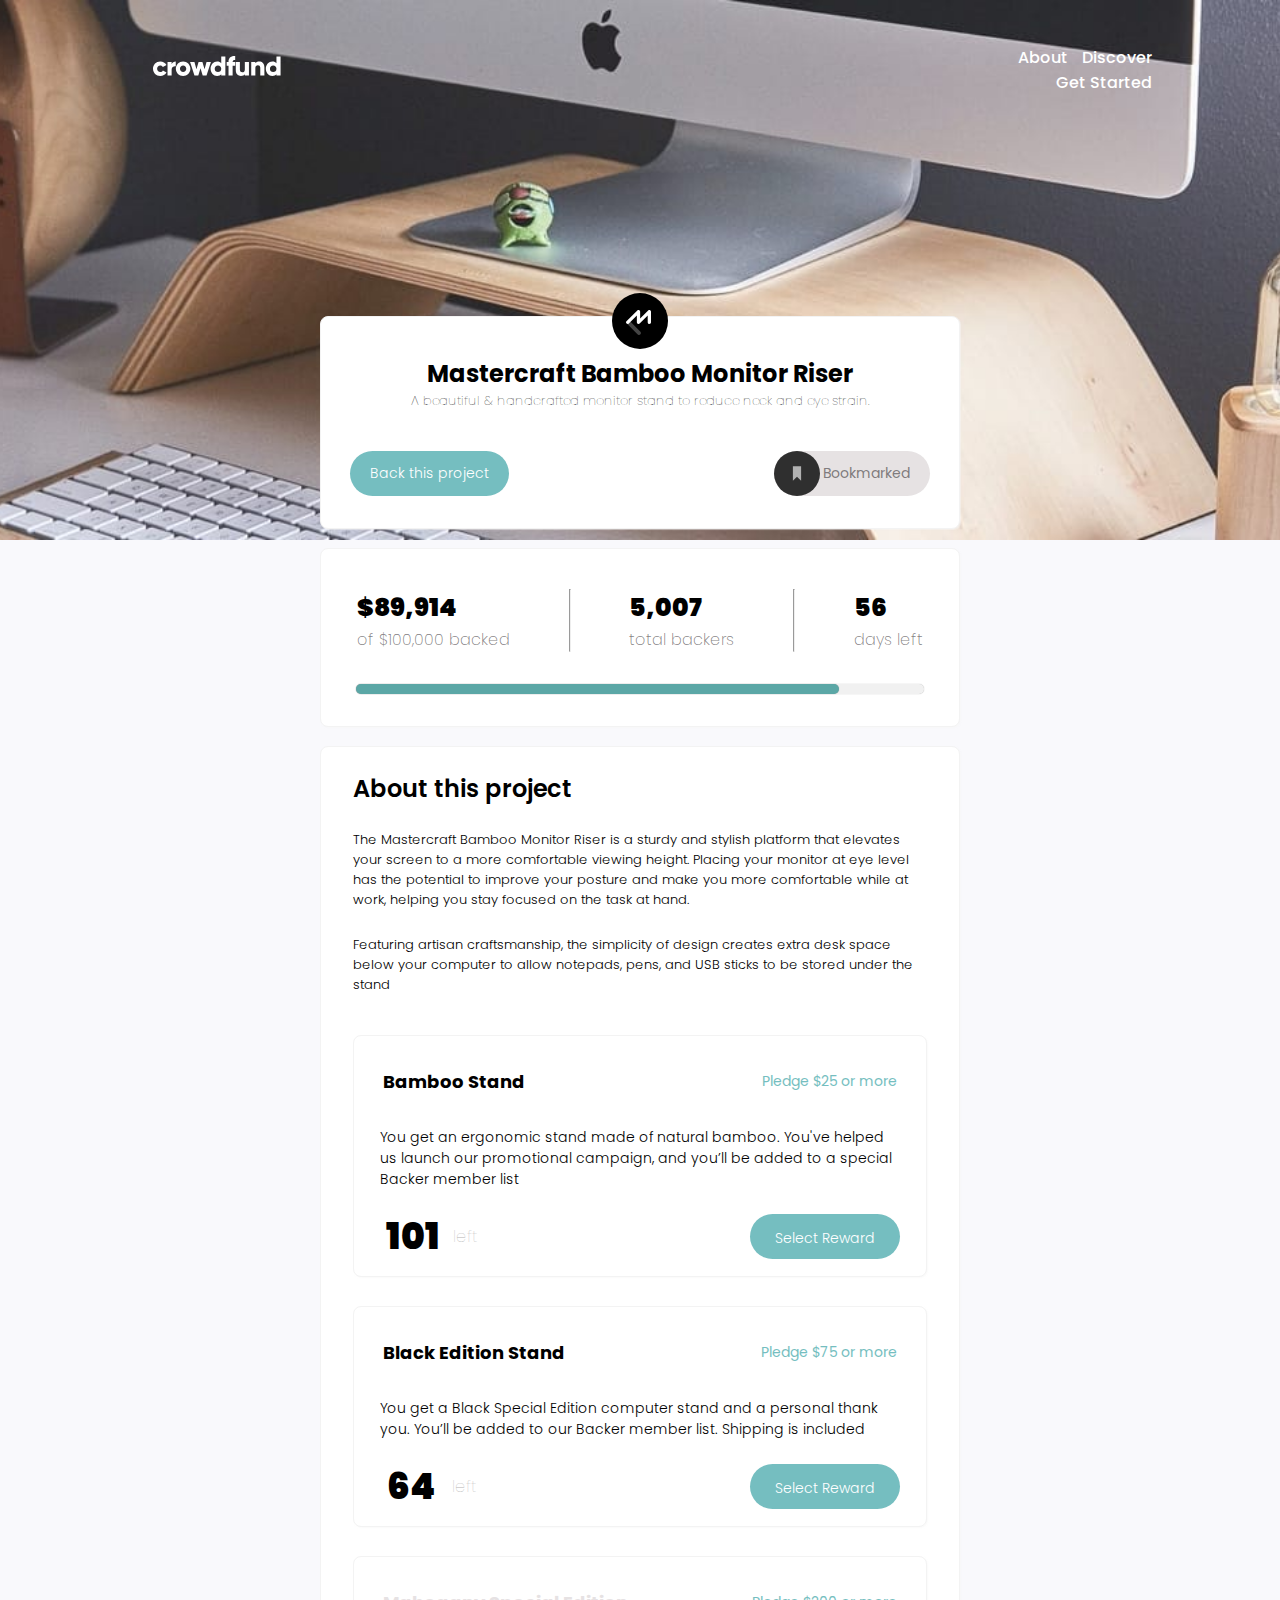
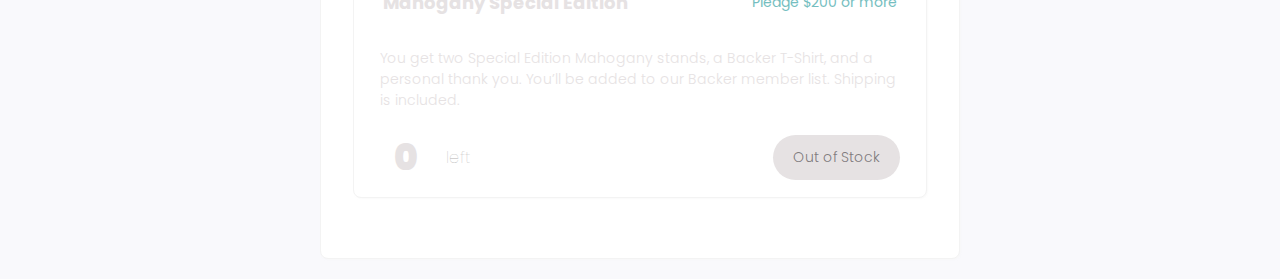
==== index.html @ 6d39e5a0 "first commit" ====
<!DOCTYPE html>
<html lang="en">

<head>
    <meta charset="UTF-8">
    <meta name="viewport" content="width=device-width, initial-scale=1.0">
    <!-- displays site properly based on user's device -->
    <link rel="icon" type="image/png" sizes="32x32" href="./images/favicon-32x32.png">
    <link rel="stylesheet" href="style.css">
    <title>Frontend Mentor | Crowdfunding product page</title>
    </style>
</head>

<body>
    <section>
        <div class="caja-centro principal">
            <div class="contenedor-body">
                <a href="/" class="logo"><img src="images/logo.svg" alt="logo"></a>
                <div class="menuResponsive" onclick="menuResponsive();"></div>
                <div class="navigation">
                    <ul class="navigation-ul">
                        <li><a onclick="menuResponsive();" href="#">About</a></li>
                        <li><a onclick="menuResponsive();" href="#">Discover</a></li>
                        <li>
                            <a onclick="menuResponsive();" href="#">Get Started</a>
                        </li>
                    </ul>
                </div>
            </div>
            <div class="caja-centro estilo mastrcraft">
                <div class="caja-logo">
                    <img class="" src="images/logo-mastercraft.svg" alt="">
                </div>

                <div class="caja-texto">
                    <h2>Mastercraft Bamboo Monitor Riser</h2>
                    <h4>A beautiful & handcrafted monitor stand to reduce neck and eye strain.</h4>
                </div>
                <div class="btn-mast">
                    <div class="btn btn-left">
                        <a href="#">Back this project</a>
                    </div>
                    <div class="caja-btn">
                        <div class="icon">
                            <img src="images/icon-bookmark.svg" alt="">
                        </div>
                        <div class="btn btn-rigth btn-p mahogany-btn">
                            <div class="btn-icon ">
                                <a href="#">Bookmarked</a>
                            </div>
                        </div>
                    </div>

                </div>
            </div>
            <div class="caja-centro estilo precios">
                <div class="box-precio">
                    <div class="left">
                        <p>$89,914</p>
                        <h3>of $100,000 backed</h3>
                    </div>
                    <hr class="division">
                    <div class="center">
                        <p>5,007 </p>
                        <h3>total backers </h3>
                    </div>
                    <hr class="division">
                    <div class="rigth">
                        <p>56</p>
                        <h3>days left</h3>
                    </div>
                </div>

                <div class="caja-linea">
                    <div class="linea principal">
                        <div class="linea secundaria"></div>
                    </div>
                </div>
            </div>

            <div class="caja-centro estilo">
                <div class="caja-about">
                    <h2>
                        About this project
                    </h2>
                    <p> The Mastercraft Bamboo Monitor Riser is a sturdy and stylish platform that elevates your screen to a more comfortable viewing height. Placing your monitor at eye level has the potential to improve your posture and make you more comfortable
                        while at work, helping you stay focused on the task at hand.
                    </p><br>
                    <p> Featuring artisan craftsmanship, the simplicity of design creates extra desk space below your computer to allow notepads, pens, and USB sticks to be stored under the stand
                    </p>

                </div>
                <div class="caja-centro about">
                    <div class="centro-about">
                        <h2 class="title-left">Bamboo Stand</h2>
                        <h2 class="title-rigth">Pledge $25 or more</h2>
                    </div>
                    <div class="centroTexto-about">
                        <p>You get an ergonomic stand made of natural bamboo. You've helped us launch our promotional campaign, and you’ll be added to a special Backer member list</p>
                        <div class="btn-mast about">
                            <div class="about-texto">
                                <h2>101</h2>
                                <span>left</span>
                            </div>
                            <div class="btn btn-about">
                                <a href="#">Select Reward</a>

                            </div>
                        </div>
                    </div>
                </div>
                <div class="caja-centro about">
                    <div class="centro-about">
                        <h2 class="title-left">Black Edition Stand </h2>
                        <h2 class="title-rigth">Pledge $75 or more</h2>
                    </div>
                    <div class="centroTexto-about">
                        <p>You get a Black Special Edition computer stand and a personal thank you. You’ll be added to our Backer member list. Shipping is included</p>

                        <div class="btn-mast about">
                            <div class="about-texto">
                                <h2>64</h2>
                                <span> left</span>
                            </div>
                            <div class="btn btn-about">
                                <a href="#">Select Reward</a>
                            </div>
                        </div>
                    </div>
                </div>
                <div class="caja-centro about">
                    <div class="centro-about">
                        <h2 class="title-left mahogany">Mahogany Special Edition</h2>
                        <h2 class="title-rigth">Pledge $200 or more</h2>
                    </div>
                    <div class="centroTexto-about">
                        <p class="mahogany">You get two Special Edition Mahogany stands, a Backer T-Shirt, and a personal thank you. You’ll be added to our Backer member list. Shipping is included.</p>
                        <div class="btn-mast about">
                            <div class="about-texto">
                                <h2 class="mahogany">0 </h2>
                                <span class="mahogany">left</span>
                            </div>
                            <div class="btn mahogany-btn">
                                <a href="#">Out of Stock</a>
                            </div>
                        </div>
                    </div>
                </div>
            </div>
        </div>
    </section>

    <!-- Selection modal start -->
    <!-- 
    Back this project Want to support us in bringing Mastercraft Bamboo Monitor Riser out in the world? Pledge with no reward Choose to support us without a reward if you simply believe in our project. As a backer, you will be signed up to receive product
    updates via email. Bamboo Stand Pledge $25 or more You get an ergonomic stand made of natural bamboo. You've helped us launch our promotional campaign, and you’ll be added to a special Backer member list. 101 left
 -->
    <!-- Selected pledge start -->
    <!--   Enter your pledge $25 Continue -->
    <!-- Selected pledge end -->

    <!--   Black Edition Stand Pledge $75 or more You get a Black Special Edition computer stand and a personal thank you. You’ll be added to our Backer member list. Shipping is included. 64 left
 -->
    <!-- Selected pledge start -->
    <!--   Enter your pledge $75 Continue -->
    <!-- Selected pledge end -->

    <!--    Mahogany Special Edition Pledge $200 or more You get two Special Edition Mahogany stands, a Backer T-Shirt, and a personal thank you. You’ll be added to our Backer member list. Shipping is included. 0 left
 -->
    <!-- Selected pledge  start -->
    <!--  Enter your pledge $200 Continue -->
    <!-- Selected pledge end -->

    <!-- Selection modal end -->

    <!-- Success modal start -->
    <!-- 
    Thanks for your support! Your pledge brings us one step closer to sharing Mastercraft Bamboo Monitor Riser worldwide. You will get an email once our campaign is completed. Got it!
 -->
    <!-- Success modal end -->
    <script type="text/javascript ">
        function menuResponsive() {
            const menuResponsive = document.querySelector('.menuResponsive');
            const navigation = document.querySelector('.navigation');
            menuResponsive.classList.toggle('active');
            navigation.classList.toggle('active');
        }
    </script>

</body>

</html>
---- style.css ----
@import url('https://fonts.googleapis.com/css?family=Poppins:200,300,400,500,600,700,800,900&display=swap');
* {
    margin: 0;
    padding: 0;
    box-sizing: border-box;
    font-family: 'Poppins', sans-serif;
}


/*Globales*/

html {
    box-sizing: border-box;
    background-color: rgb(249, 249, 252);
}

img {
    max-width: 100%;
}

.caja-centro {
    display: flex;
    justify-content: center;
    align-items: center;
    flex-direction: column;
}

.caja-centro.estilo {
    width: 50%;
    border: 0.1px solid rgb(243, 243, 243);
    background: #fff;
    box-shadow: 1px 1px 1px 0px rgba(248, 248, 248, 0.5);
    border-radius: 0.5rem;
    padding: 0 0 2rem 0;
    margin: 0 0 1.2rem 0;
}

.caja-texto {
    text-align: center;
}

.btn {
    text-align: center;
    background-color: rgb(117, 190, 192);
    font-weight: 300;
    padding: 12px 20px 12px 20px;
    border-radius: 30px;
    font-size: 14px;
    cursor: pointer;
}


/*header*/

section {
    background-image: url(images/image-hero-desktop.jpg);
    background-position: center center;
    background-repeat: no-repeat;
    background-size: cover;
    height: 60vh;
    flex-wrap: wrap;
}

.contenedor-body {
    display: flex;
    width: 82.3vw;
    justify-content: space-between;
    align-items: center;
    padding: 0 1rem 0 0;
    margin: 2.8rem 0rem 13.8rem 5rem;
}

.navigation-ul {
    width: 87%;
    flex-wrap: wrap;
    display: flex;
    margin-right: 2.4rem;
    justify-content: flex-end;
}

.navigation-ul li {
    list-style: none;
    margin-left: 14px;
}

.navigation-ul li a {
    text-decoration: none;
    color: #fff;
    font-weight: 500;
    font-size: 16px;
}

.navigation-ul li a:hover {
    color: #e6e2e3;
    cursor: pointer;
}


/* fin del header*/


/* CAja de texto de mastercraft*/

.caja-centro.estilo .mastrcraft {
    position: absolute;
    display: flex;
    justify-content: center;
}

.caja-logo {
    position: relative;
    margin: -1.5rem 0 0 0rem;
}

.caja-texto.tituloP,
h4 {
    font-weight: 100;
    font-size: 13px;
    margin: 0 0 2.5rem 0;
}

.btn-mast {
    width: 91%;
    display: flex;
    justify-content: space-between;
}

.btn-left a,
.btn-rigth a {
    text-decoration: none;
    color: #fff;
}

.btn-left:hover {
    background-color: rgb(121, 176, 177);
}

.btn-p {
    display: flex;
    justify-content: center;
    align-items: center;
}

.caja-btn {
    display: flex;
    position: relative;
}

.icon {
    position: absolute;
}

.icon img {
    width: 81%;
}

.btn-icon a {
    font-weight: 400;
    margin: 0 0rem 0 1.8rem;
}


/* fin de la caja mastercraft*/


/*precios */

.caja-centro.estilo.precios {
    display: flex;
    justify-content: center;
}

.box-precio {
    width: 98%;
    display: flex;
    padding: 0 0 2rem 0;
    margin-top: 40px;
    justify-content: space-around;
}

.box-precio p {
    font-weight: 900;
    font-size: 25px;
}

.box-precio h3 {
    font-weight: 200;
    font-size: 16px;
    color: #646062cd;
}

.division {
    color: #646062cd;
    width: 0px;
}

.caja-linea {
    display: flex;
    justify-content: center;
    width: 100%;
}

.linea {
    border-radius: 140px;
    box-shadow: 0 0px 1px 0px rgba(0, 0, 0, 0.35);
    height: 10px;
}

.linea.principal {
    width: 89%;
    background-color: rgba(0, 0, 0, 0.055);
}

.linea.secundaria {
    width: 85%;
    background-color: rgb(91, 167, 166);
}


/*fin de precios */


/* Abaout caja */

.caja-about {
    width: 90%;
    margin: 1.5rem 0 2.5rem 0;
}

.caja-about h2 {
    font-weight: 600;
    margin: 0 0 1.5rem 0;
}

.caja-about p {
    font-size: 13px;
    font-weight: 300;
}

.caja-centro.about {
    width: 90%;
    border: 0.1px solid rgb(243, 243, 243);
    background: #fff;
    box-shadow: 1px 1px 1px 0px rgba(248, 248, 248, 0.5);
    border-radius: 0.5rem;
    padding: 0 0 1.5rem 0;
    margin: 0 0 1.8rem 0;
}

.centro-about {
    width: 90%;
    display: flex;
    align-items: center;
    justify-content: space-between;
    margin: 2rem 0 2rem 0;
}

.title-left {
    font-size: 18px;
}

.title-rigth {
    font-size: 14px;
    font-weight: 400;
    color: rgb(117, 190, 192);
}

.centroTexto-about {
    display: flex;
    width: 91%;
    font-weight: 300;
    font-size: 14px;
    flex-direction: column;
}

.btn-mast.about {
    justify-content: space-between;
    margin: 2rem 0 0 0;
    width: 100%;
    height: 30px;
    align-items: center;
}

.btn-left {
    display: flex;
    justify-content: center;
    text-align: center;
}

.about-texto {
    width: 20%;
    display: flex;
    align-items: center;
    justify-content: space-around;
}

.about-texto h2 {
    text-align: center;
    font-weight: 900;
    font-size: 36px;
}

.about-texto span {
    font-weight: 100;
    font-size: 16px;
    color: rgb(181, 179, 179);
    flex-direction: column;
}

.about-boton {
    background-color: rgb(117, 190, 192);
}

.btn-about {
    text-align: center;
    background-color: rgb(117, 190, 192);
    font-weight: 300;
    padding: 14px 25px 10px 25px;
    border-radius: 30px;
    font-size: 14px;
    cursor: pointer;
}

.btn-about a {
    text-align: center;
    text-decoration: none;
    color: #fff;
}

.mahogany {
    color: #e6e2e3;
}

.mahogany-btn {
    background: #e6e2e3;
}

.mahogany-btn a {
    color: #646062cd;
    text-decoration: none;
}


/* botones*/


/* */


/*fin de about */


/* mediaquery*/


/* 
@media(min-width:) {}
 */

@media (max-width:475px) {
    section {
        background-image: url(images/image-hero-mobile.jpg);
        height: 50vh;
        background-size: cover;
        background-position: left center;
    }
    .contenedor-body {
        width: 94%;
        margin: 1rem 0rem 8.8rem 2rem;
        justify-content: space-between;
    }
    .caja-centro.estilo {
        width: 87%;
        border: 0.1px solid rgb(243, 243, 243);
        background: #fff;
        box-shadow: 1px 1px 1px 0px rgba(248, 248, 248, 0.5);
        border-radius: 0.5rem;
        padding: 0 0 2rem 0;
        margin: 0 0 1.2rem 0;
    }
    .caja-centro.estilo.precios {
        flex-direction: column;
    }
    .box-precio {
        align-items: center;
        flex-direction: column;
        text-align: center;
    }
    .btn-left a {
        text-decoration: none;
        color: #fff;
        padding: 3px 18px 3px 18px;
    }
    .btn-mast {
        justify-content: space-evenly;
    }
    .caja-btn,
    .icon img {
        width: 50px;
    }
    .division {
        width: 80px;
        color: #646062cd;
    }
    .btn-rigth,
    .navigation {
        display: none !important;
    }
    .menuResponsive {
        position: relative;
        width: 40px;
        height: 40px;
        background: url(images/icon-hamburger.svg);
        background-size: 30px;
        background-repeat: no-repeat;
        background-position: center;
        cursor: pointer;
    }
    .menuResponsive.active {
        background: url(images/icon-close-menu.svg);
        background-size: 25px;
        background-repeat: no-repeat;
        background-position: center;
    }
}
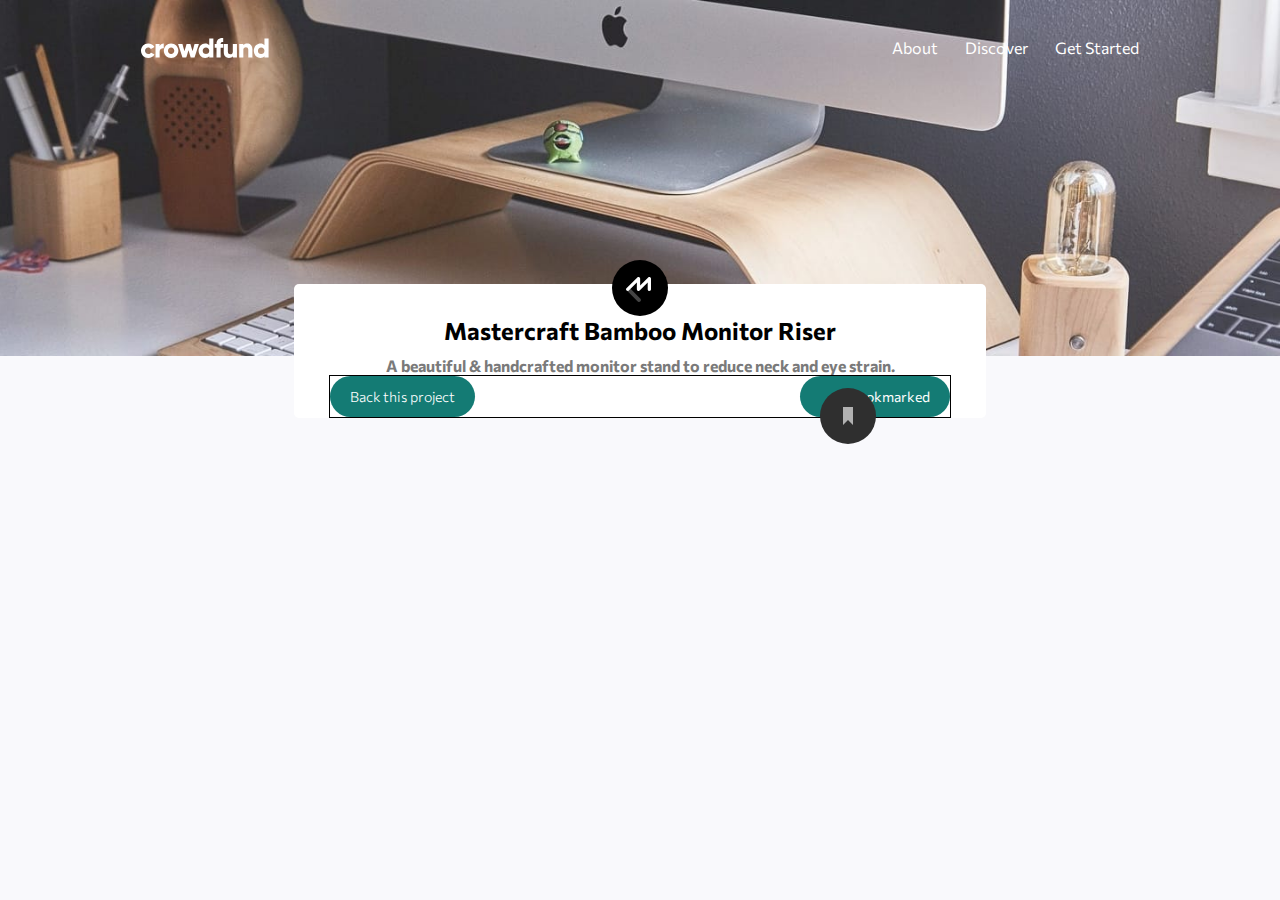
==== commit e5b0151c: "cambios css  html" ====
--- a/index.html
+++ b/index.html
@@ -6,187 +6,62 @@
     <meta name="viewport" content="width=device-width, initial-scale=1.0">
     <!-- displays site properly based on user's device -->
     <link rel="icon" type="image/png" sizes="32x32" href="./images/favicon-32x32.png">
-    <link rel="stylesheet" href="style.css">
+    <link rel="stylesheet" href="css/style.css">
     <title>Frontend Mentor | Crowdfunding product page</title>
     </style>
 </head>
 
 <body>
     <section>
-        <div class="caja-centro principal">
-            <div class="contenedor-body">
-                <a href="/" class="logo"><img src="images/logo.svg" alt="logo"></a>
-                <div class="menuResponsive" onclick="menuResponsive();"></div>
-                <div class="navigation">
-                    <ul class="navigation-ul">
-                        <li><a onclick="menuResponsive();" href="#">About</a></li>
-                        <li><a onclick="menuResponsive();" href="#">Discover</a></li>
-                        <li>
-                            <a onclick="menuResponsive();" href="#">Get Started</a>
-                        </li>
-                    </ul>
+        <div class="body">
+            <picture>
+                <source media="(max-width:755px)" srcset="images/image-hero-mobile.jpg">
+                <source media="(min-width:756px)" srcset="images/image-hero-desktop.jpg">
+                <img src="images/image-hero-desktop.jpg">
+            </picture>
+            <div class="navegacion">
+                <div class="logo">
+                    <a href="/" class="logo"><img src="images/logo.svg" alt="logo"></a>
                 </div>
-            </div>
-            <div class="caja-centro estilo mastrcraft">
-                <div class="caja-logo">
-                    <img class="" src="images/logo-mastercraft.svg" alt="">
-                </div>
-
-                <div class="caja-texto">
-                    <h2>Mastercraft Bamboo Monitor Riser</h2>
-                    <h4>A beautiful & handcrafted monitor stand to reduce neck and eye strain.</h4>
-                </div>
-                <div class="btn-mast">
-                    <div class="btn btn-left">
-                        <a href="#">Back this project</a>
-                    </div>
-                    <div class="caja-btn">
-                        <div class="icon">
-                            <img src="images/icon-bookmark.svg" alt="">
-                        </div>
-                        <div class="btn btn-rigth btn-p mahogany-btn">
-                            <div class="btn-icon ">
-                                <a href="#">Bookmarked</a>
-                            </div>
-                        </div>
-                    </div>
-
-                </div>
-            </div>
-            <div class="caja-centro estilo precios">
-                <div class="box-precio">
-                    <div class="left">
-                        <p>$89,914</p>
-                        <h3>of $100,000 backed</h3>
-                    </div>
-                    <hr class="division">
-                    <div class="center">
-                        <p>5,007 </p>
-                        <h3>total backers </h3>
-                    </div>
-                    <hr class="division">
-                    <div class="rigth">
-                        <p>56</p>
-                        <h3>days left</h3>
-                    </div>
-                </div>
-
-                <div class="caja-linea">
-                    <div class="linea principal">
-                        <div class="linea secundaria"></div>
-                    </div>
-                </div>
-            </div>
-
-            <div class="caja-centro estilo">
-                <div class="caja-about">
-                    <h2>
-                        About this project
-                    </h2>
-                    <p> The Mastercraft Bamboo Monitor Riser is a sturdy and stylish platform that elevates your screen to a more comfortable viewing height. Placing your monitor at eye level has the potential to improve your posture and make you more comfortable
-                        while at work, helping you stay focused on the task at hand.
-                    </p><br>
-                    <p> Featuring artisan craftsmanship, the simplicity of design creates extra desk space below your computer to allow notepads, pens, and USB sticks to be stored under the stand
-                    </p>
-
-                </div>
-                <div class="caja-centro about">
-                    <div class="centro-about">
-                        <h2 class="title-left">Bamboo Stand</h2>
-                        <h2 class="title-rigth">Pledge $25 or more</h2>
-                    </div>
-                    <div class="centroTexto-about">
-                        <p>You get an ergonomic stand made of natural bamboo. You've helped us launch our promotional campaign, and you’ll be added to a special Backer member list</p>
-                        <div class="btn-mast about">
-                            <div class="about-texto">
-                                <h2>101</h2>
-                                <span>left</span>
-                            </div>
-                            <div class="btn btn-about">
-                                <a href="#">Select Reward</a>
-
-                            </div>
-                        </div>
-                    </div>
-                </div>
-                <div class="caja-centro about">
-                    <div class="centro-about">
-                        <h2 class="title-left">Black Edition Stand </h2>
-                        <h2 class="title-rigth">Pledge $75 or more</h2>
-                    </div>
-                    <div class="centroTexto-about">
-                        <p>You get a Black Special Edition computer stand and a personal thank you. You’ll be added to our Backer member list. Shipping is included</p>
-
-                        <div class="btn-mast about">
-                            <div class="about-texto">
-                                <h2>64</h2>
-                                <span> left</span>
-                            </div>
-                            <div class="btn btn-about">
-                                <a href="#">Select Reward</a>
-                            </div>
-                        </div>
-                    </div>
-                </div>
-                <div class="caja-centro about">
-                    <div class="centro-about">
-                        <h2 class="title-left mahogany">Mahogany Special Edition</h2>
-                        <h2 class="title-rigth">Pledge $200 or more</h2>
-                    </div>
-                    <div class="centroTexto-about">
-                        <p class="mahogany">You get two Special Edition Mahogany stands, a Backer T-Shirt, and a personal thank you. You’ll be added to our Backer member list. Shipping is included.</p>
-                        <div class="btn-mast about">
-                            <div class="about-texto">
-                                <h2 class="mahogany">0 </h2>
-                                <span class="mahogany">left</span>
-                            </div>
-                            <div class="btn mahogany-btn">
-                                <a href="#">Out of Stock</a>
-                            </div>
-                        </div>
+                <div class="nav">
+                    <div class="menuResponsive" onclick="menuResponsive();"></div>
+                    <div class="navigation">
+                        <a onclick="menuResponsive();" href="#">About</a>
+                        <span></span>
+                        <a onclick="menuResponsive();" href="#">Discover</a>
+                        <span></span>
+                        <a onclick="menuResponsive();" href="#">Get Started</a>
+                        </ul>
                     </div>
                 </div>
             </div>
         </div>
+        <div class="mastercraft content">
+            <div class="mastercraft__logo">
+                <img class="" src="images/logo-mastercraft.svg" alt="logo">
+            </div>
+            <div class="mastercraft__texto">
+                <h2>Mastercraft Bamboo Monitor Riser</h2>
+                <h4>A beautiful & handcrafted monitor stand to reduce neck and eye strain.</h4>
+            </div>
+            <div class="mastercraft_btn">
+                <div class="btn__izquierda btn">
+                    <a href="#">Back this project</a>
+                </div>
+                <div class="btn__derecha btn">
+                    <div class="icon">
+                        <img src="images/icon-bookmark.svg" alt="">
+                    </div>
+                    <div class="icon__texto">
+                        <a href="#">Bookmarked</a>
+                    </div>
+                </div>
+            </div>
+        </div>
+        <div class="number content"></div>
+        <div class="about content"></div>
     </section>
-
-    <!-- Selection modal start -->
-    <!-- 
-    Back this project Want to support us in bringing Mastercraft Bamboo Monitor Riser out in the world? Pledge with no reward Choose to support us without a reward if you simply believe in our project. As a backer, you will be signed up to receive product
-    updates via email. Bamboo Stand Pledge $25 or more You get an ergonomic stand made of natural bamboo. You've helped us launch our promotional campaign, and you’ll be added to a special Backer member list. 101 left
- -->
-    <!-- Selected pledge start -->
-    <!--   Enter your pledge $25 Continue -->
-    <!-- Selected pledge end -->
-
-    <!--   Black Edition Stand Pledge $75 or more You get a Black Special Edition computer stand and a personal thank you. You’ll be added to our Backer member list. Shipping is included. 64 left
- -->
-    <!-- Selected pledge start -->
-    <!--   Enter your pledge $75 Continue -->
-    <!-- Selected pledge end -->
-
-    <!--    Mahogany Special Edition Pledge $200 or more You get two Special Edition Mahogany stands, a Backer T-Shirt, and a personal thank you. You’ll be added to our Backer member list. Shipping is included. 0 left
- -->
-    <!-- Selected pledge  start -->
-    <!--  Enter your pledge $200 Continue -->
-    <!-- Selected pledge end -->
-
-    <!-- Selection modal end -->
-
-    <!-- Success modal start -->
-    <!-- 
-    Thanks for your support! Your pledge brings us one step closer to sharing Mastercraft Bamboo Monitor Riser worldwide. You will get an email once our campaign is completed. Got it!
- -->
-    <!-- Success modal end -->
-    <script type="text/javascript ">
-        function menuResponsive() {
-            const menuResponsive = document.querySelector('.menuResponsive');
-            const navigation = document.querySelector('.navigation');
-            menuResponsive.classList.toggle('active');
-            navigation.classList.toggle('active');
-        }
-    </script>
-
+    <script src="js/javascript.js"></script>
 </body>
 
 </html>--- a/css/style.css
+++ b/css/style.css
@@ -0,0 +1,222 @@
+/* globales */
+
+@import url('https://fonts.googleapis.com/css2?family=Commissioner:wght@400;500;600;700&display=swap');
+* {
+    margin: 0;
+    padding: 0;
+    box-sizing: border-box;
+}
+
+html {
+    /* 62.5%=10px de 16px */
+    box-sizing: border-box;
+    background: rgb(249, 249, 252);
+    font-family: 'Commissioner', sans-serif;
+}
+
+:root {
+    /*colors*/
+    --white: hsl(0, 0%, 100%);
+    --primary-M-cian: hsl(176, 50%, 47%);
+    --primary-D-cian: hsl(176, 72%, 28%);
+    --neutral-black: hsl(0, 0%, 0%);
+    --neutral-D-gray: hsl(0, 0%, 48%);
+}
+
+a {
+    color: var(--white);
+    text-decoration: none;
+}
+
+h1 {
+    color: var(--neutral-black);
+    font-size: 1.5rem;
+}
+
+p {
+    color: var(--neutral-D-gray);
+}
+
+img {
+    max-width: 100%;
+}
+
+section {
+    display: flex;
+    flex-direction: column;
+}
+
+.content {
+    margin: 0 auto;
+    padding: 0;
+    width: 54%;
+    display: flex;
+    justify-content: center;
+    align-items: center;
+    flex-direction: column;
+    background-color: var(--white);
+    border-radius: 5px;
+}
+
+
+/* fin de globales*/
+
+
+/*seccion principal*/
+
+.body {
+    position: relative;
+}
+
+.navegacion {
+    display: flex;
+    width: 78%;
+    margin-top: 3%;
+    top: 0;
+    left: 11%;
+    justify-content: space-between;
+    position: absolute;
+}
+
+.navegacion .nav {
+    padding: 0;
+}
+
+.navegacion a {
+    margin-right: 1.5rem;
+}
+
+.navegacion a:last-child {
+    margin-right: 0;
+}
+
+.mastercraft {
+    z-index: 33;
+    margin-top: -75px;
+}
+
+.mastercraft__logo {
+    display: flex;
+    justify-content: center;
+    position: relative;
+    margin: -1.5rem 0 0 0rem;
+}
+
+.mastercraft__texto {
+    text-align: center;
+}
+
+.mastercraft__texto h4 {
+    margin-top: 0.7rem;
+    color: var(--neutral-D-gray);
+}
+
+.mastercraft_btn {
+    display: flex;
+    width: 90%;
+    border: 1px solid;
+    justify-content: space-between;
+}
+
+.btn {
+    text-align: center;
+    background-color: var(--primary-D-cian);
+    font-weight: 300;
+    padding: 12px 20px 12px 20px;
+    border-radius: 30px;
+    font-size: 14px;
+    cursor: pointer;
+}
+
+.btn:hover {
+    background-color: var(--primary-M-cian);
+}
+
+.btn__derecha {
+    position: relative;
+}
+
+.icon {
+    position: absolute;
+    margin: 0rem 1rem 4rem 0rem;
+}
+
+.icon img {
+    width: 100%;
+}
+
+.icon__texto a {
+    font-weight: 400;
+    margin: 0 0rem 0 1.8rem;
+}
+
+@media screen and (max-width: 767px) and (min-width: 240px) {
+    .navigation {
+        display: none;
+    }
+    .navigation.active {
+        height: 30%;
+        width: 70%;
+        position: fixed;
+        display: flex;
+        background-color: var(--white);
+        flex-direction: column;
+        z-index: 33;
+        text-align: center;
+        padding: 0;
+        top: 45px;
+        left: 45px;
+        border-radius: 3%;
+        box-shadow: -1px 1px 10px 10px rgba(0, 0, 0, 0.06) inset;
+        -webkit-box-shadow: -2px 2px 16px 12px rgba(0, 0, 0, 0.06) inset;
+        -moz-box-shadow: -2px 2px 16px 12px rgba(0, 0, 0, 0.06) inset;
+    }
+    .navigation.active a {
+        text-align: left;
+        position: relative;
+        color: var(--neutral-black);
+        font-weight: 600;
+        padding: 1rem;
+        text-shadow: -1px 1px 10px 10px rgba(0, 0, 0, 0.06) inset;
+    }
+    .navigation.active span {
+        border: 1px solid rgb(225, 220, 220);
+    }
+    .menuResponsive {
+        position: relative;
+        width: 20px;
+        height: 20px;
+        background: url(../images/icon-hamburger.svg);
+        background-size: 30px;
+        margin-right: 20px;
+        background-repeat: no-repeat;
+        background-position: center;
+        cursor: pointer;
+    }
+    .menuResponsive.active {
+        z-index: 3;
+        background: url(../images/icon-close-menu.svg);
+        background-size: 25px;
+        background-repeat: no-repeat;
+        background-position: center;
+    }
+    section.sticky .menuResponsive {
+        filter: invert(1);
+    }
+    .mastercraft {
+        margin-top: -60px;
+        width: 90%;
+    }
+    .mastercraft__texto {
+        font-size: 0.8rem;
+        text-align: center;
+        margin-bottom: 15px;
+    }
+    .btn {
+        padding: 10px 16px 10px 16px;
+    }
+    .icon__texto {
+        display: none;
+        visibility: hidden;
+    }
+}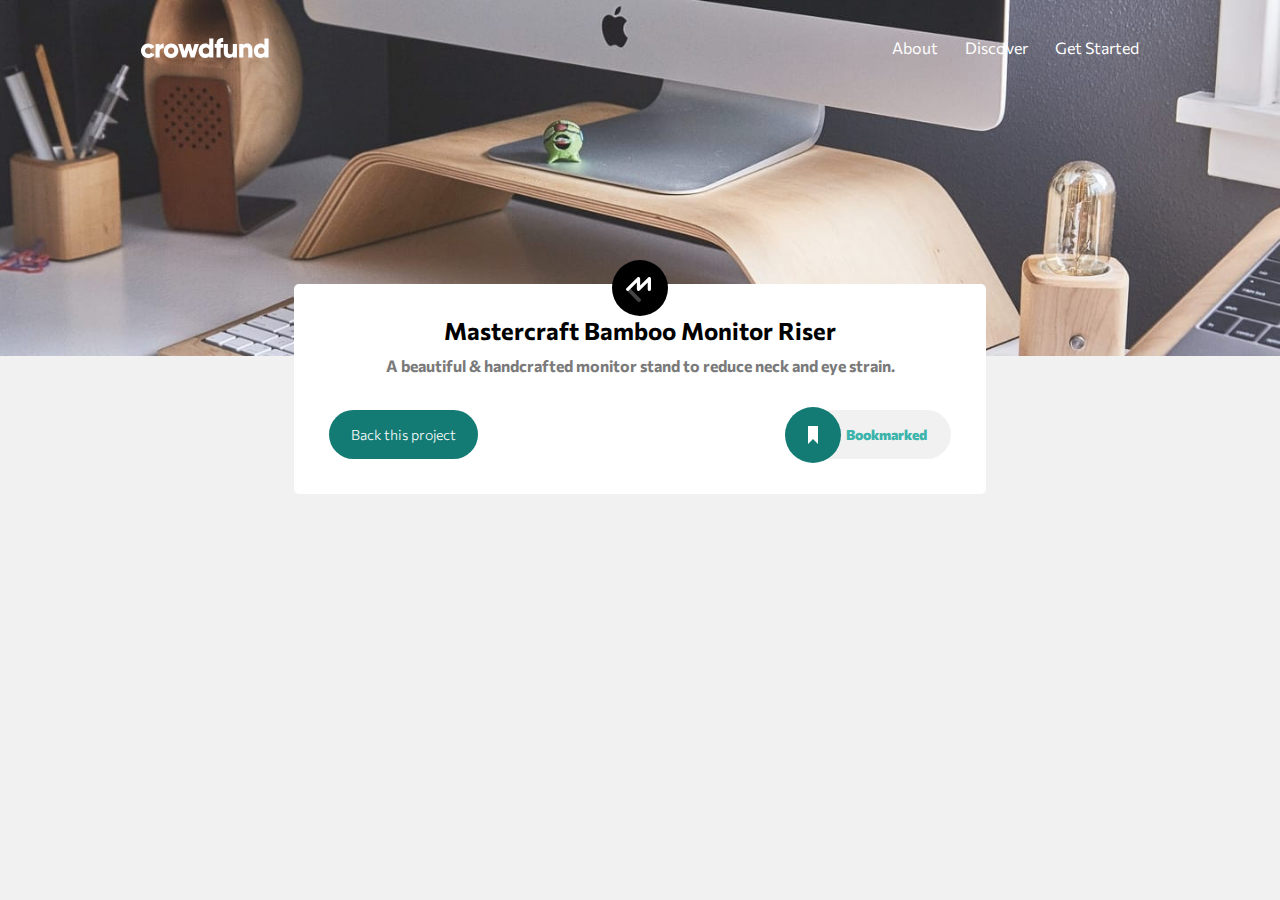
==== commit 4514b4f4: "html, css cambios btn y arreglos mastercraft" ====
--- a/index.html
+++ b/index.html
@@ -48,17 +48,24 @@
                 <div class="btn__izquierda btn">
                     <a href="#">Back this project</a>
                 </div>
-                <div class="btn__derecha btn">
+                <div class="btn__derecha">
                     <div class="icon">
-                        <img src="images/icon-bookmark.svg" alt="">
+                        <svg width="56" height="56" xmlns="http://www.w3.org/2000/svg">
+                            <g fill="#ffffff"  fill-rule="evenodd">
+                                <circle fill="hsl(176, 72%, 28%)" class="circle" cx="28" cy="28" r="28"/>
+                                <path fill="#ffffff" class="path" d="M23 19v18l5-5.058L33 37V19z"/>
+                            </g>
+                        </svg>
                     </div>
-                    <div class="icon__texto">
+                    <div class="btn icon__texto">
                         <a href="#">Bookmarked</a>
                     </div>
                 </div>
             </div>
         </div>
-        <div class="number content"></div>
+        <div class="number content">
+
+        </div>
         <div class="about content"></div>
     </section>
     <script src="js/javascript.js"></script>
--- a/css/style.css
+++ b/css/style.css
@@ -10,7 +10,7 @@
 html {
     /* 62.5%=10px de 16px */
     box-sizing: border-box;
-    background: rgb(249, 249, 252);
+    background: rgba(144, 146, 145, 0.124);
     font-family: 'Commissioner', sans-serif;
 }
 
@@ -58,6 +58,20 @@
     border-radius: 5px;
 }
 
+.btn {
+    text-align: center;
+    background-color: var(--primary-D-cian);
+    font-weight: 300;
+    padding: 16px 22px 16px 22px;
+    border-radius: 30px;
+    font-size: 14px;
+    cursor: pointer;
+}
+
+.btn:hover {
+    background-color: var(--primary-M-cian);
+}
+
 
 /* fin de globales*/
 
@@ -114,40 +128,46 @@
 .mastercraft_btn {
     display: flex;
     width: 90%;
-    border: 1px solid;
     justify-content: space-between;
-}
-
-.btn {
-    text-align: center;
-    background-color: var(--primary-D-cian);
-    font-weight: 300;
-    padding: 12px 20px 12px 20px;
-    border-radius: 30px;
-    font-size: 14px;
-    cursor: pointer;
-}
-
-.btn:hover {
-    background-color: var(--primary-M-cian);
+    margin-top: 35px;
+    margin-bottom: 35px;
 }
 
 .btn__derecha {
     position: relative;
+    display: flex;
 }
 
 .icon {
+    padding: 0;
+    width: 50px;
     position: absolute;
-    margin: 0rem 1rem 4rem 0rem;
-}
-
-.icon img {
-    width: 100%;
+    cursor: pointer;
+    margin: -0.2rem 0rem 0rem 0.5rem;
+}
+
+.icon__texto.btn {
+    background-color: rgba(144, 146, 145, 0.124);
+    font-weight: 800;
+    padding: 16px 24px 16px 24px;
+    margin: 0 0rem 0 1.8rem;
 }
 
 .icon__texto a {
-    font-weight: 400;
-    margin: 0 0rem 0 1.8rem;
+    margin-left: 1rem;
+    color: var(--primary-M-cian);
+}
+
+.btn__derecha:hover a {
+    color: var(--neutral-D-gray);
+}
+
+.btn__derecha:hover svg .circle {
+    fill: var(--neutral-D-gray);
+}
+
+.btn__derecha:hover svg .path {
+    fill: rgba(239, 242, 240, 0.275);
 }
 
 @media screen and (max-width: 767px) and (min-width: 240px) {
@@ -217,6 +237,5 @@
     }
     .icon__texto {
         display: none;
-        visibility: hidden;
     }
 }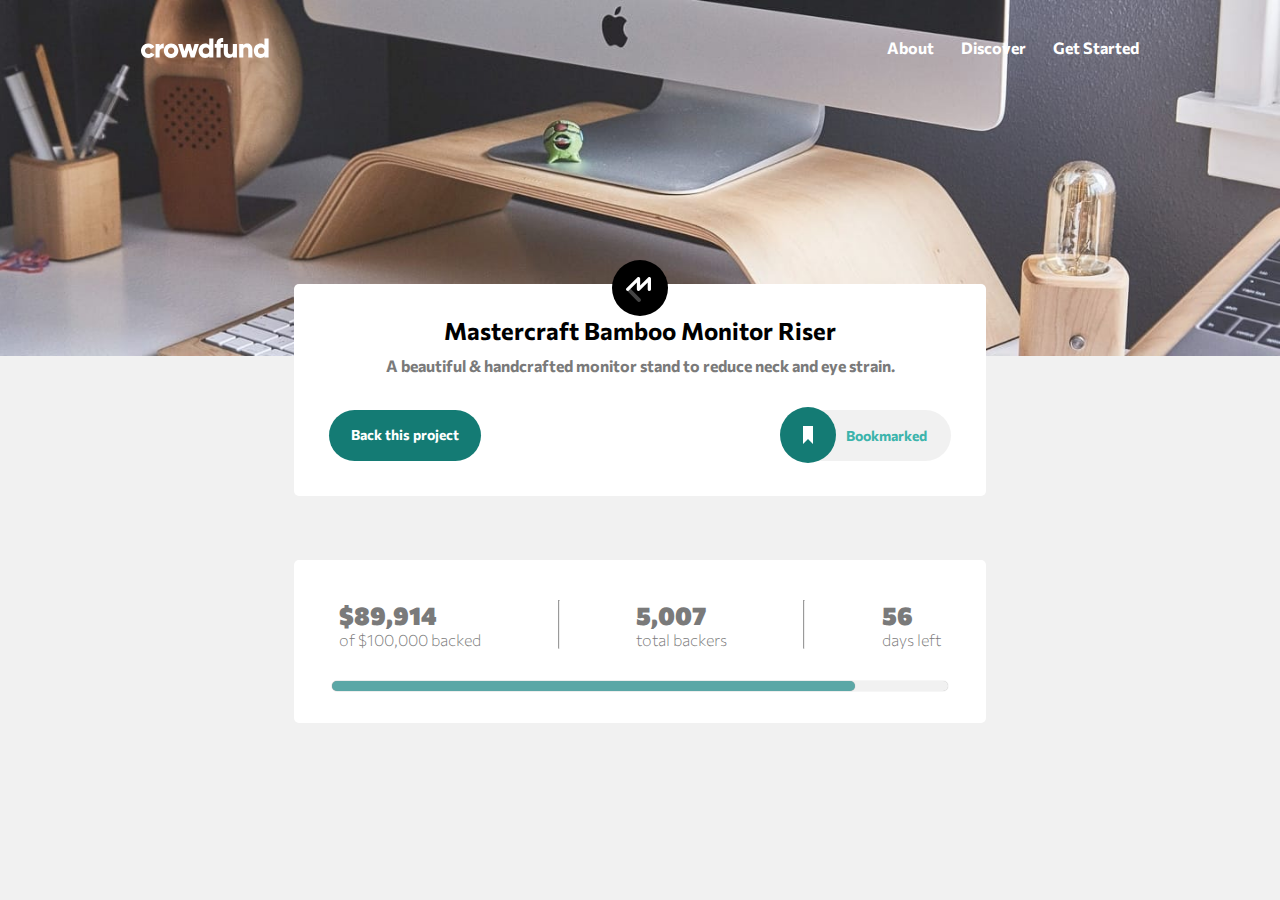
==== commit d326c6c6: "css card precios desktop responsive" ====
--- a/index.html
+++ b/index.html
@@ -36,7 +36,7 @@
                 </div>
             </div>
         </div>
-        <div class="mastercraft content">
+        <div class="mastercraft content card__responsive">
             <div class="mastercraft__logo">
                 <img class="" src="images/logo-mastercraft.svg" alt="logo">
             </div>
@@ -63,10 +63,33 @@
                 </div>
             </div>
         </div>
-        <div class="number content">
+        <div class="number content card__responsive">
+            <div class="box-precio">
+                <div class="left">
+                    <p>$89,914</p>
+                    <h3>of $100,000 backed</h3>
+                    <div class="linea__responsiva"></div>
+                </div>
+                <hr class="division">
+                <div class="center">
+                    <p>5,007 </p>
+                    <h3>total backers </h3>
+                    <div class="linea__responsiva"></div>
+                </div>
+                <hr class="division">
+                <div class="rigth">
+                    <p>56</p>
+                    <h3>days left</h3>
+                </div>
+            </div>
 
+            <div class="caja-linea">
+                <div class="linea principal">
+                    <div class="linea secundaria"></div>
+                </div>
+            </div>
         </div>
-        <div class="about content"></div>
+        <div class="about content card__responsive"></div>
     </section>
     <script src="js/javascript.js"></script>
 </body>
--- a/css/style.css
+++ b/css/style.css
@@ -26,6 +26,7 @@
 a {
     color: var(--white);
     text-decoration: none;
+    font-weight: 700;
 }
 
 h1 {
@@ -149,12 +150,12 @@
 .icon__texto.btn {
     background-color: rgba(144, 146, 145, 0.124);
     font-weight: 800;
-    padding: 16px 24px 16px 24px;
-    margin: 0 0rem 0 1.8rem;
+    padding: 17px 24px 17px 24px;
+    margin: 0 0rem 0 1.2rem;
 }
 
 .icon__texto a {
-    margin-left: 1rem;
+    margin-left: 1.9rem;
     color: var(--primary-M-cian);
 }
 
@@ -168,6 +169,65 @@
 
 .btn__derecha:hover svg .path {
     fill: rgba(239, 242, 240, 0.275);
+}
+
+
+/*fin de masterclaft*/
+
+
+/*inicio number numeros*/
+
+.number {
+    margin-top: 4rem;
+    padding-bottom: 2rem;
+    display: flex;
+    justify-content: center;
+}
+
+.box-precio {
+    width: 98%;
+    display: flex;
+    padding: 0 0 2rem 0;
+    margin-top: 40px;
+    justify-content: space-around;
+}
+
+.box-precio p {
+    font-weight: 900;
+    font-size: 25px;
+}
+
+.box-precio h3 {
+    font-weight: 200;
+    font-size: 16px;
+    color: var(--neutral-D-gray);
+}
+
+.division {
+    color: var(--neutral-D-gray);
+    width: 0px;
+}
+
+.caja-linea {
+    display: flex;
+    justify-content: center;
+    width: 100%;
+}
+
+.linea {
+    border-radius: 140px;
+    box-shadow: 0 0px 1px 0px rgba(0, 0, 0, 0.35);
+    height: 10px;
+}
+
+.linea.principal {
+    width: 89%;
+    background-color: rgba(0, 0, 0, 0.055);
+}
+
+.linea.secundaria {
+    width: 85%;
+    background-color: rgb(91, 167, 166);
 }
 
 @media screen and (max-width: 767px) and (min-width: 240px) {
@@ -223,8 +283,11 @@
     section.sticky .menuResponsive {
         filter: invert(1);
     }
-    .mastercraft {
-        margin-top: -60px;
+    .btn {
+        padding: 10px 16px 10px 16px;
+    }
+    /* mastercraft card -- responsive*/
+    .card__responsive {
         width: 90%;
     }
     .mastercraft__texto {
@@ -232,10 +295,45 @@
         text-align: center;
         margin-bottom: 15px;
     }
-    .btn {
-        padding: 10px 16px 10px 16px;
-    }
     .icon__texto {
         display: none;
+        visibility: hidden;
+    }
+    .mastercraft_btn {
+        align-items: center;
+        padding: 0;
+        justify-content: space-evenly;
+    }
+    .mastercraft_btn .btn__izquierda.btn {
+        padding: 18px 25px 18px 25px;
+    }
+    .btn__derecha .icon {
+        align-items: center;
+        position: relative;
+        margin-top: 0.2rem;
+    }
+    /*fin de card mastercraft*/
+    .box-precio {
+        display: flex;
+        flex-direction: column;
+        align-items: center;
+        text-align: center;
+    }
+    .box-precio p {
+        color: var(--neutral-black);
+        font-size: 2.5rem;
+    }
+    .box-precio h3 {
+        margin-top: 1rem;
+        margin-bottom: 1rem;
+    }
+    .box-precio h3:last-child {
+        margin-bottom: 0px;
+    }
+    .box-precio .linea__responsiva {
+        margin: 0 auto;
+        width: 100px;
+        margin-bottom: 1rem;
+        border: 1px solid var(--neutral-D-gray);
     }
 }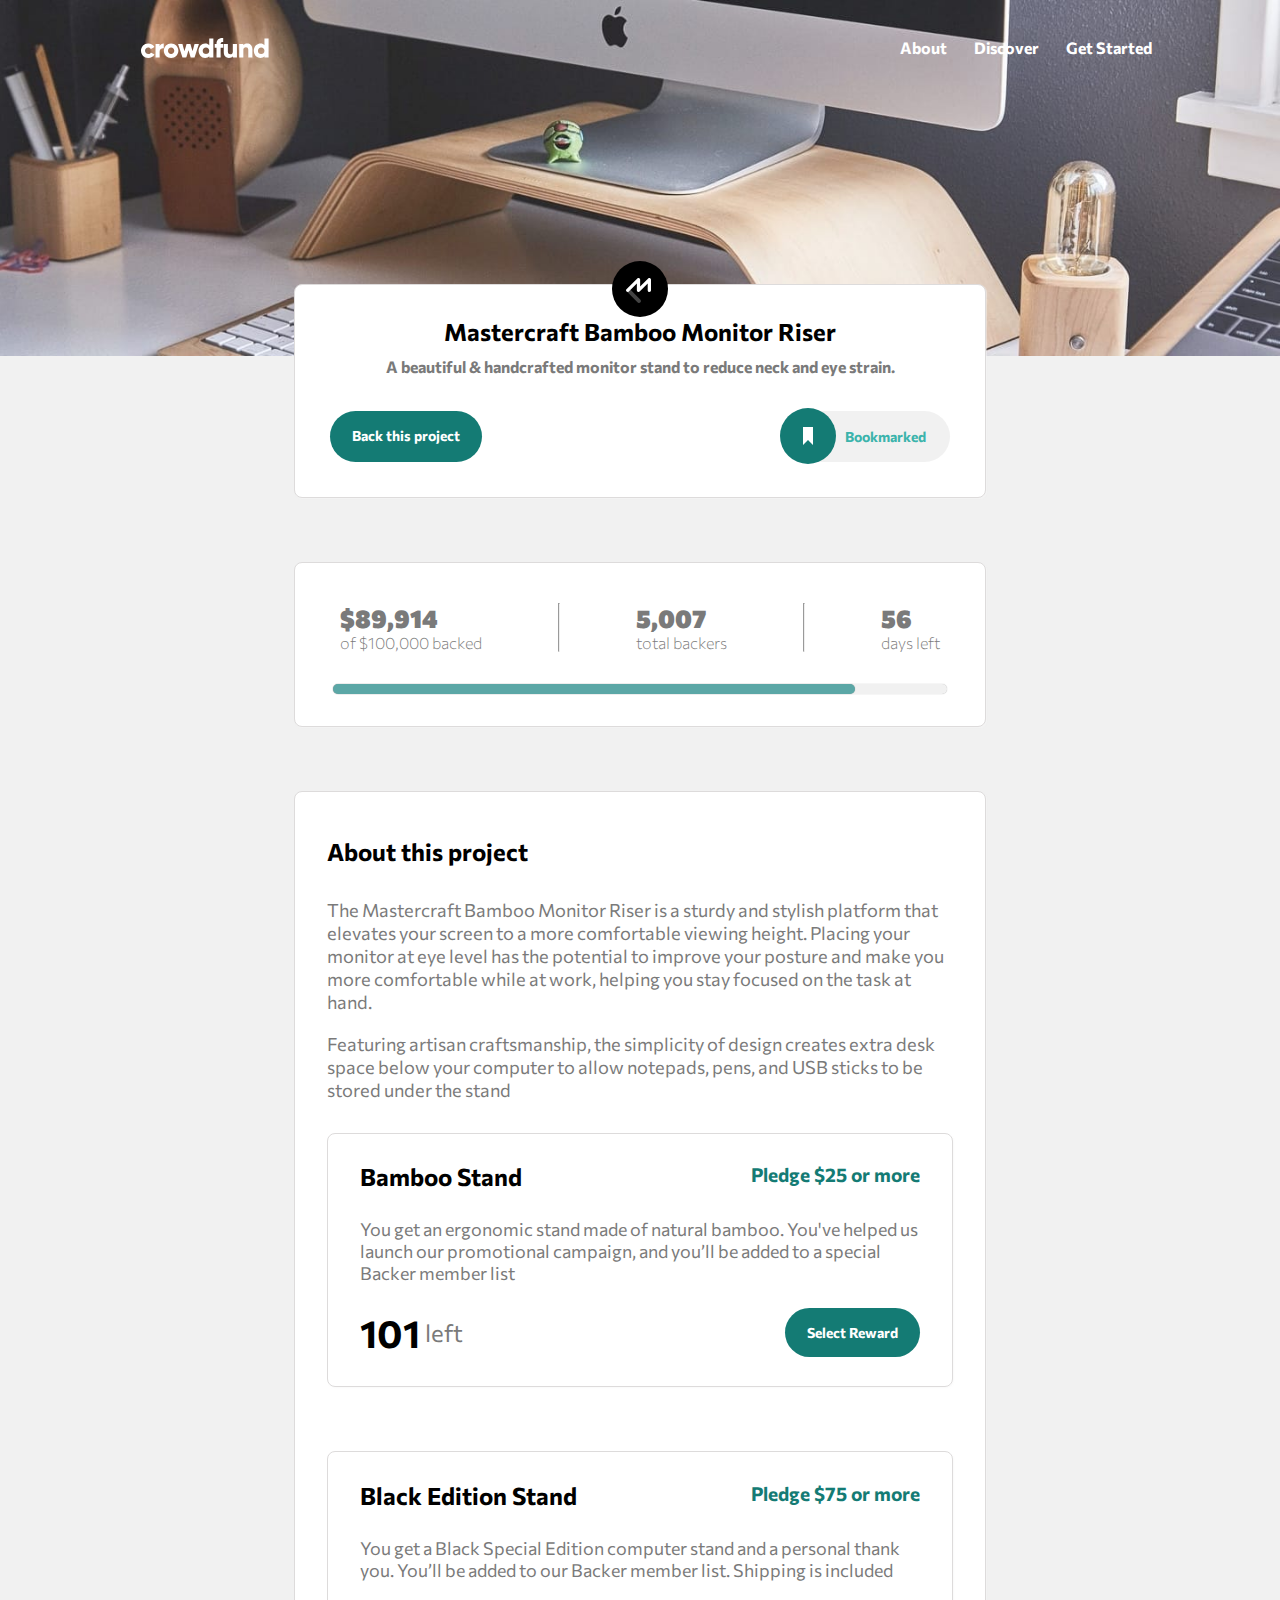
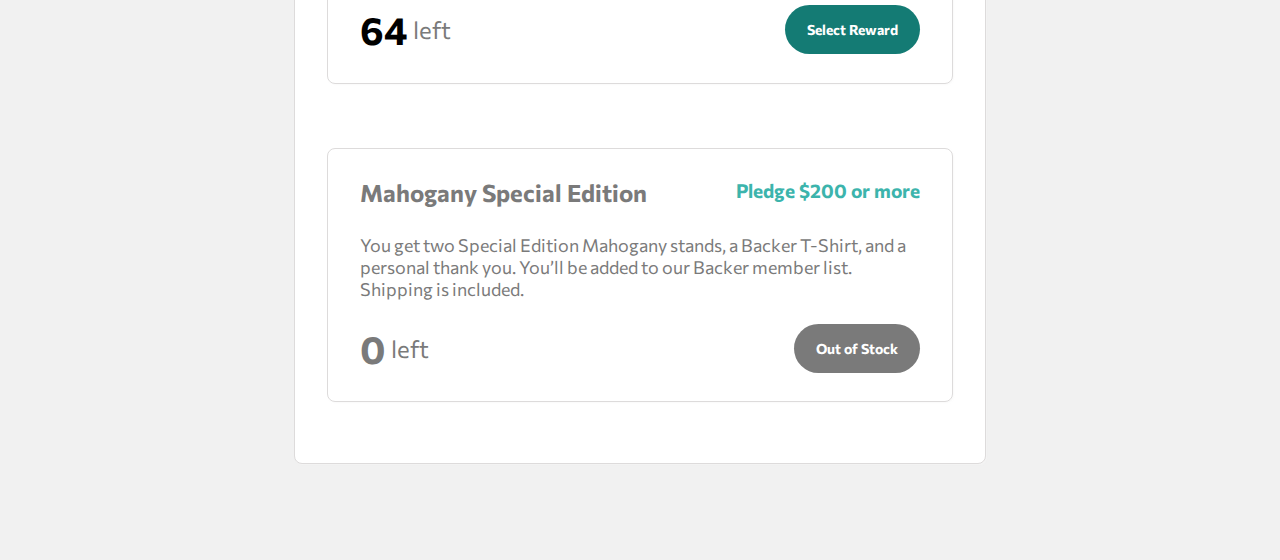
==== commit 863c69e3: "css desktop and responsive ,final 1era parte sin modal" ====
--- a/index.html
+++ b/index.html
@@ -31,12 +31,12 @@
                         <a onclick="menuResponsive();" href="#">Discover</a>
                         <span></span>
                         <a onclick="menuResponsive();" href="#">Get Started</a>
-                        </ul>
+
                     </div>
                 </div>
             </div>
         </div>
-        <div class="mastercraft content card__responsive">
+        <div class="mastercraft content card__responsive card__border">
             <div class="mastercraft__logo">
                 <img class="" src="images/logo-mastercraft.svg" alt="logo">
             </div>
@@ -63,7 +63,7 @@
                 </div>
             </div>
         </div>
-        <div class="number content card__responsive">
+        <div class="number content card__responsive card__border">
             <div class="box-precio">
                 <div class="left">
                     <p>$89,914</p>
@@ -89,7 +89,75 @@
                 </div>
             </div>
         </div>
-        <div class="about content card__responsive"></div>
+        <div class="card__about content card__responsive card__border">
+            <div class="about">
+                <h2>
+                    About this project
+                </h2>
+                <p> The Mastercraft Bamboo Monitor Riser is a sturdy and stylish platform that elevates your screen to a more comfortable viewing height. Placing your monitor at eye level has the potential to improve your posture and make you more comfortable
+                    while at work, helping you stay focused on the task at hand.
+                </p><br>
+                <p> Featuring artisan craftsmanship, the simplicity of design creates extra desk space below your computer to allow notepads, pens, and USB sticks to be stored under the stand
+                </p>
+
+            </div>
+
+            <div class="cards__abaout card__border">
+                <div class="about__title">
+                    <h2 class="title__left">Bamboo Stand</h2>
+                    <h2 class="title__rigth">Pledge $25 or more</h2>
+                </div>
+                <div class="abaout__text">
+                    <p>You get an ergonomic stand made of natural bamboo. You've helped us launch our promotional campaign, and you’ll be added to a special Backer member list</p>
+                    <div class="about__btn">
+                        <div class="about__number">
+                            <h2>101</h2>
+                            <span>left</span>
+                        </div>
+                        <div class="btn btn__about_l">
+                            <a href="#">Select Reward</a>
+                        </div>
+                    </div>
+                </div>
+            </div>
+            <div class="cards__abaout card__border">
+                <div class="about__title">
+                    <h2 class="title__left">Black Edition Stand </h2>
+                    <h2 class="title__rigth">Pledge $75 or more</h2>
+                </div>
+                <div class="abaout__text">
+                    <p>You get a Black Special Edition computer stand and a personal thank you. You’ll be added to our Backer member list. Shipping is included</p>
+                    <div class="about__btn">
+                        <div class="about__number">
+                            <h2>64</h2>
+                            <span> left</span>
+                        </div>
+                        <div class="btn btn__about_l">
+                            <a href="#">Select Reward</a>
+                        </div>
+                    </div>
+                </div>
+            </div>
+            <div class="cards__abaout card__border">
+                <div class="about__title ">
+                    <h2 class="title__left mahogany">Mahogany Special Edition</h2>
+                    <h2 class="title__rigth ligt-cyan">Pledge $200 or more</h2>
+                </div>
+                <div class="abaout__text">
+                    <p class="mahogany">You get two Special Edition Mahogany stands, a Backer T-Shirt, and a personal thank you. You’ll be added to our Backer member list. Shipping is included.</p>
+                    <div class="about__btn">
+                        <div class="about__number">
+                            <h2 class="mahogany">0 </h2>
+                            <span class="mahogany">left</span>
+                        </div>
+                        <div class="btn btn__about_l btn__about_m">
+                            <a href="#">Out of Stock</a>
+                        </div>
+                    </div>
+                </div>
+            </div>
+        </div>
+
     </section>
     <script src="js/javascript.js"></script>
 </body>
--- a/css/style.css
+++ b/css/style.css
@@ -73,6 +73,12 @@
     background-color: var(--primary-M-cian);
 }
 
+.card__border {
+    border: 0.1px solid rgb(221, 219, 219);
+    border-radius: 8px;
+    box-shadow: 1px 1px 1px 0px rgba(248, 248, 248, 0.5);
+}
+
 
 /* fin de globales*/
 
@@ -85,7 +91,7 @@
 
 .navegacion {
     display: flex;
-    width: 78%;
+    width: 79%;
     margin-top: 3%;
     top: 0;
     left: 11%;
@@ -97,12 +103,32 @@
     padding: 0;
 }
 
-.navegacion a {
+.navigation a {
+    position: relative;
     margin-right: 1.5rem;
 }
 
-.navegacion a:last-child {
+.navigation a:last-child {
     margin-right: 0;
+}
+
+.navigation a::after {
+    content: '';
+    position: absolute;
+    background-color: var(--neutral-D-gray);
+    height: 3px;
+    width: 0;
+    left: 0;
+    bottom: -10px;
+    transition: 0.3s;
+}
+
+.navigation a:hover {
+    color: #000;
+}
+
+.navigation a:hover:after {
+    width: 100%;
 }
 
 .mastercraft {
@@ -230,7 +256,82 @@
     background-color: rgb(91, 167, 166);
 }
 
+.card__about {
+    margin-top: 4rem;
+    padding: 1.8rem 2rem 1.8rem 2rem;
+    margin-bottom: 6rem;
+}
+
+.about h2 {
+    padding-top: 1rem;
+    padding-bottom: 2rem;
+}
+
+.about p {
+    font-size: 1.14rem;
+    justify-content: baseline;
+}
+
+.cards__abaout {
+    margin-bottom: 2rem;
+    margin-top: 2rem;
+    margin-bottom: 2rem;
+    padding: 1.8rem 2rem 1.8rem 2rem;
+}
+
+.about__title {
+    display: flex;
+    justify-content: space-between;
+}
+
+.about__title .title__rigth {
+    color: var(--primary-D-cian);
+    font-size: 1.2rem;
+    margin-bottom: 2rem;
+}
+
+.about__btn {
+    display: flex;
+    margin-top: 1.5rem;
+    justify-content: space-between;
+}
+
+.about__number {
+    display: flex;
+    align-items: center;
+    padding: 0rem;
+}
+
+.abaout__text p {
+    font-size: 1.12rem;
+}
+
+.about__number h2 {
+    font-size: 2.4rem;
+}
+
+.about__number span {
+    font-size: 1.5rem;
+    color: var(--neutral-D-gray);
+    margin-left: 0.3rem;
+}
+
+.mahogany {
+    color: var(--neutral-D-gray);
+}
+
+.title__rigth.ligt-cyan {
+    color: var(--primary-M-cian);
+}
+
+.btn__about_m {
+    background-color: var(--neutral-D-gray);
+}
+
 @media screen and (max-width: 767px) and (min-width: 240px) {
+    .navegacion {
+        margin-top: 1rem;
+    }
     .navigation {
         display: none;
     }
@@ -241,7 +342,7 @@
         display: flex;
         background-color: var(--white);
         flex-direction: column;
-        z-index: 33;
+        z-index: 9999;
         text-align: center;
         padding: 0;
         top: 45px;
@@ -336,4 +437,33 @@
         margin-bottom: 1rem;
         border: 1px solid var(--neutral-D-gray);
     }
+    .about p {
+        font-size: 0.9rem;
+    }
+    .about__title {
+        display: flex;
+        flex-direction: column;
+    }
+    .about__title .title__left {
+        font-size: 1rem;
+    }
+    .about__title .title__rigth {
+        margin-top: 10px;
+        font-size: 0.7rem;
+    }
+    .abaout__text p {
+        font-size: 0.7rem;
+    }
+    .about__btn {
+        flex-direction: column;
+        width: 60%;
+    }
+    .btn__about_l {
+        margin-top: 10px;
+        padding: 8px 30px 8px 30px;
+    }
+    .btn__about_l a {
+        text-align: center;
+        font-size: .6rem;
+    }
 }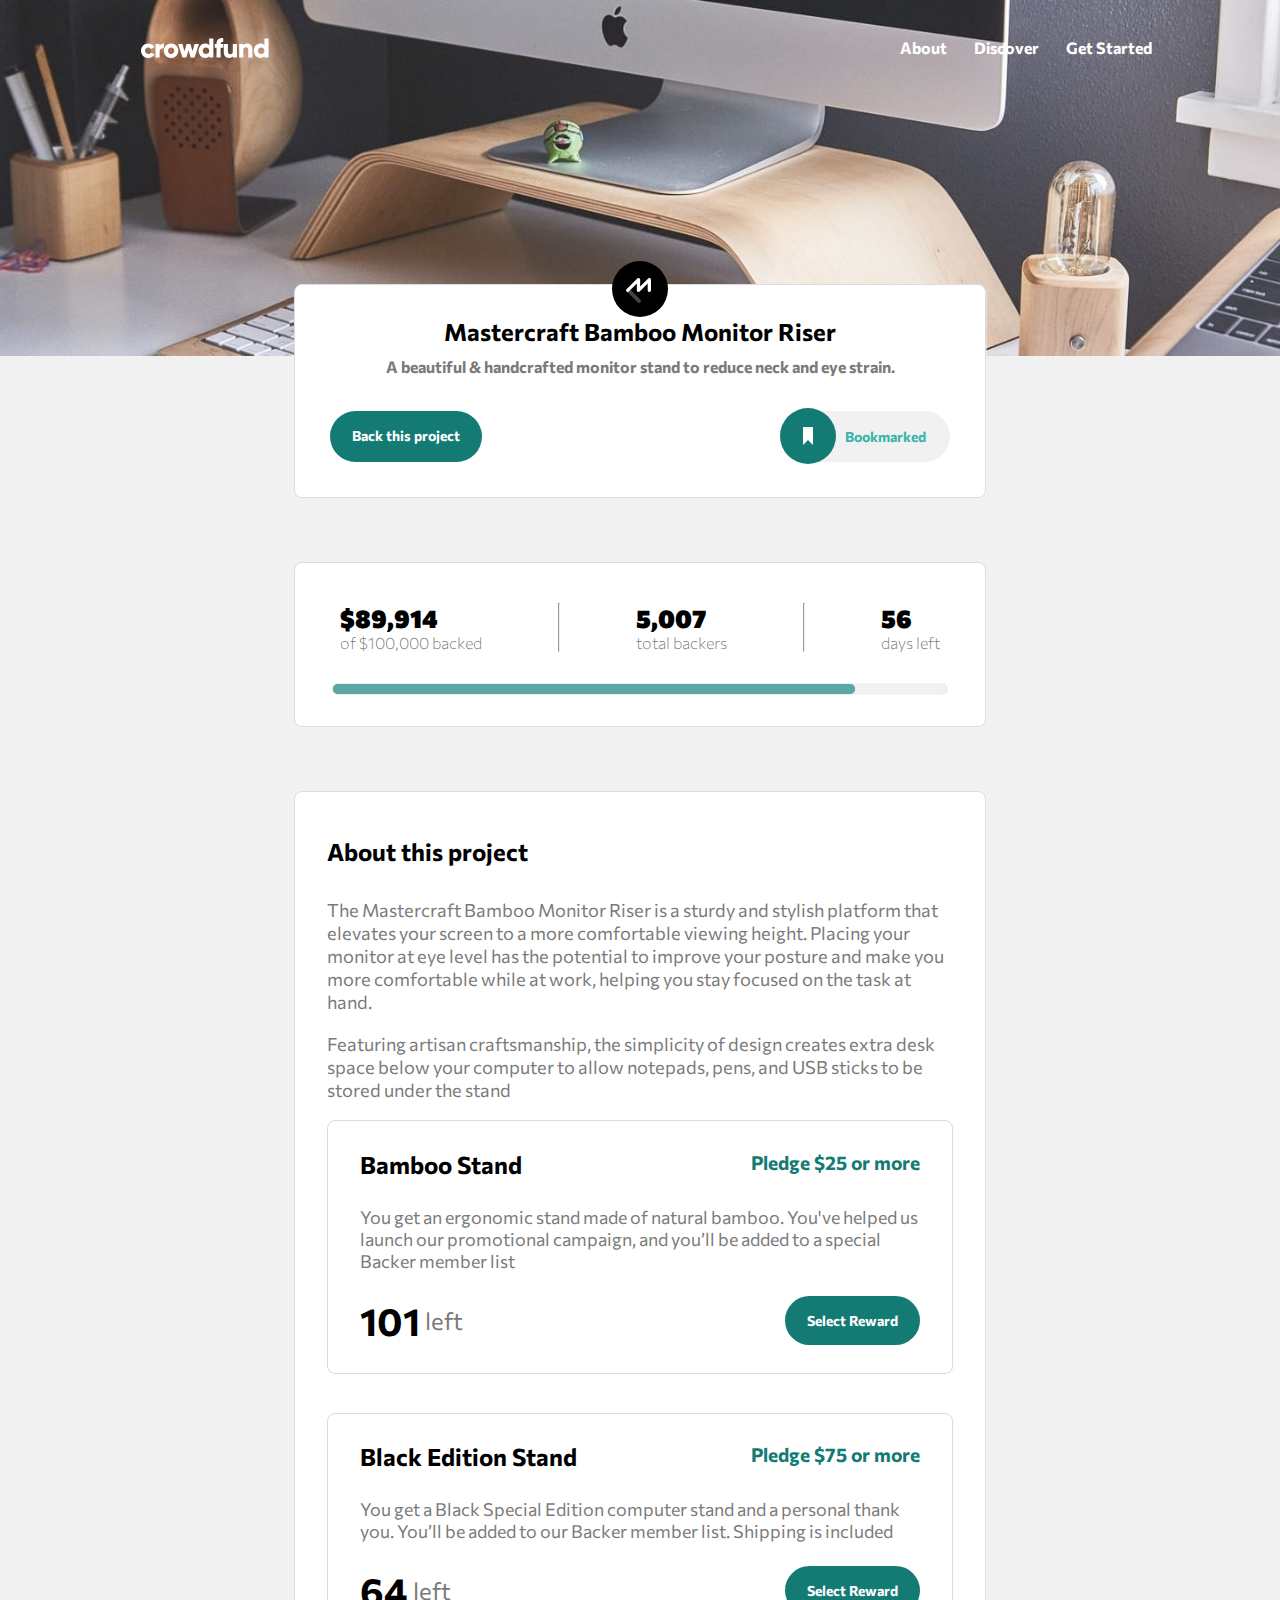
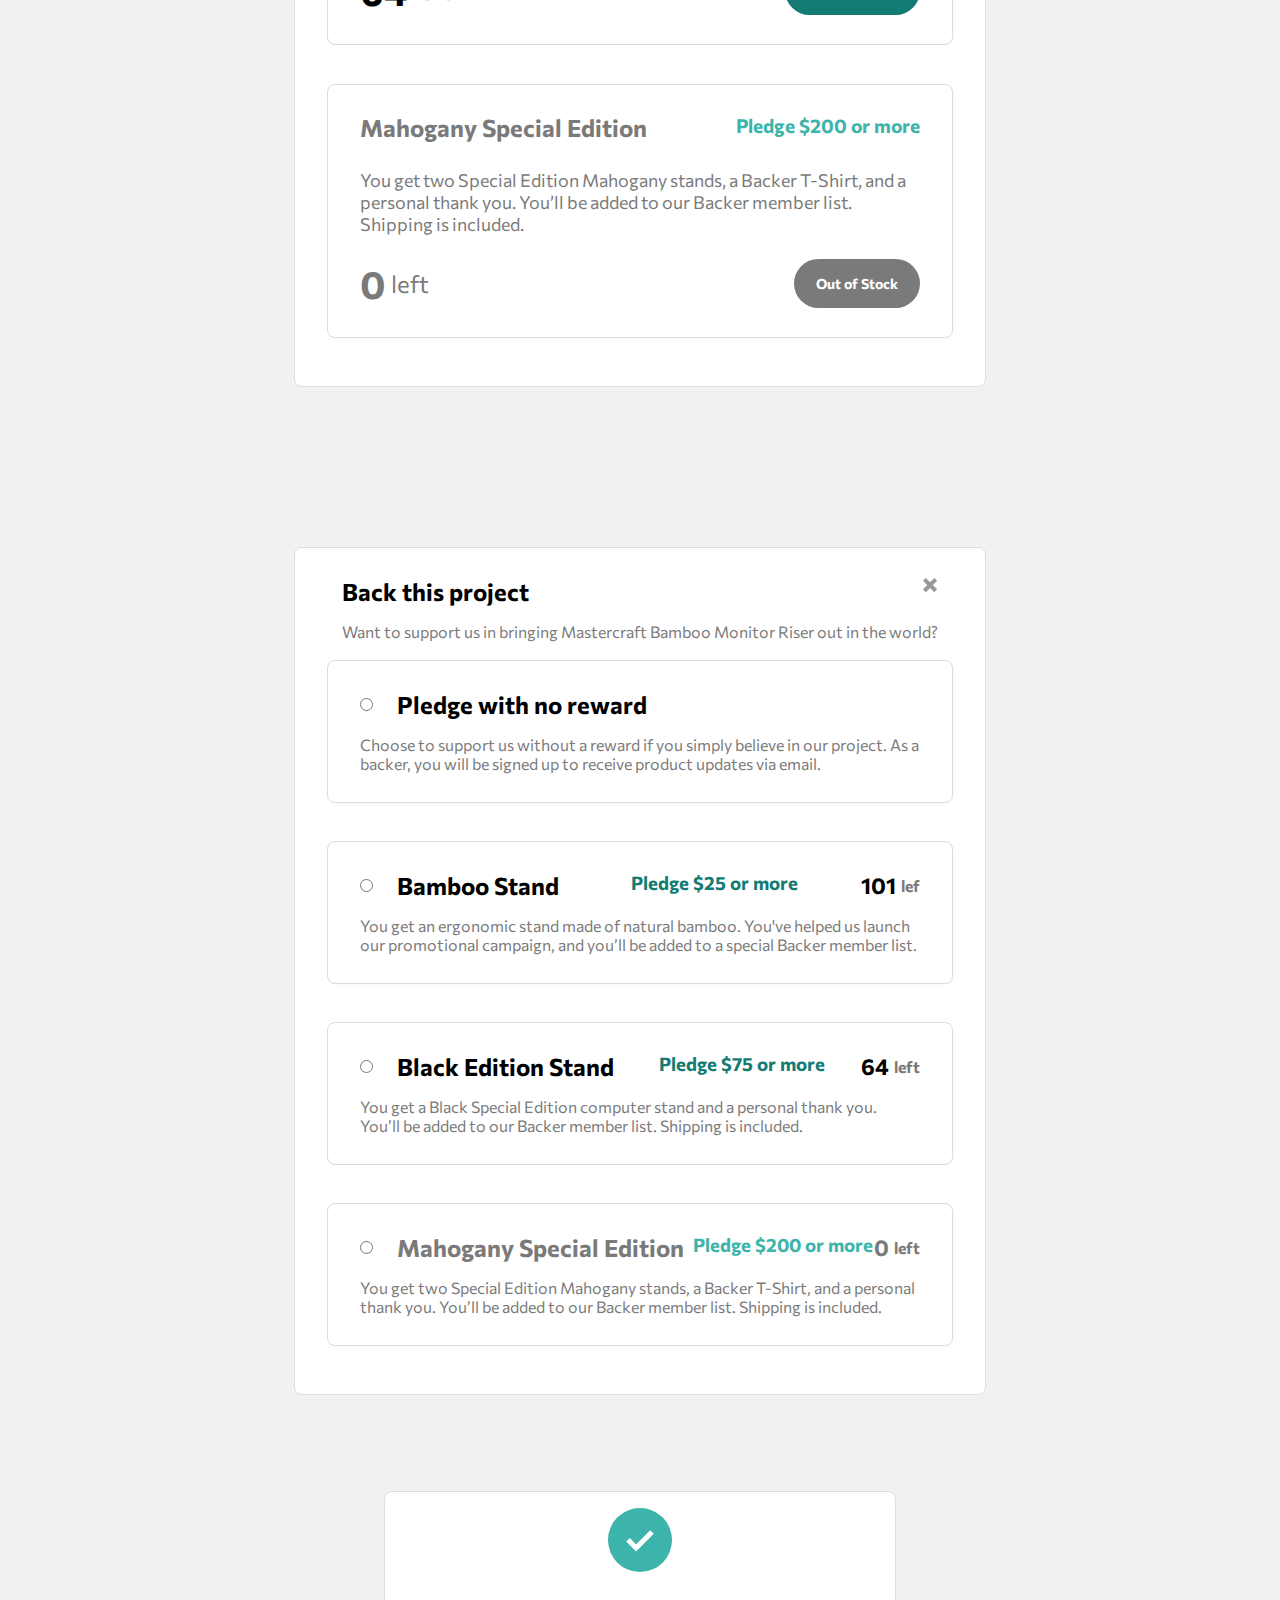
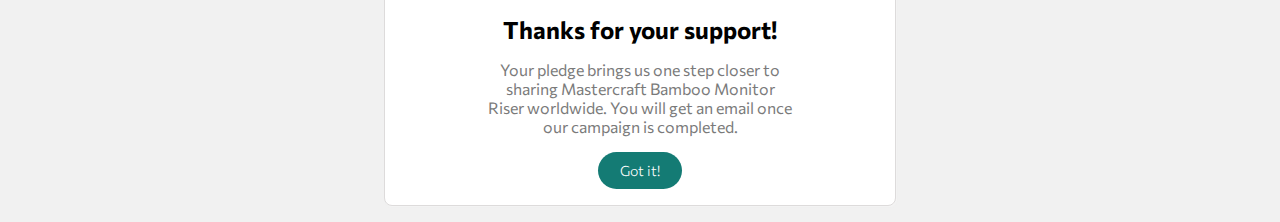
==== commit e686284c: "modal html css" ====
--- a/index.html
+++ b/index.html
@@ -157,8 +157,126 @@
                 </div>
             </div>
         </div>
+        <!--  /** modal card popup*/ -->
+        <div id="modal__cards" class="card__about content card__responsive card__border">
+            <div class="modal_title">
+                <div class="superior__nav">
+                    <div class="left">
+                        <h2>Back this project</h2>
+                    </div>
+                    <div class="rigth">
+                        <img src="images/icon-close-modal.svg" alt="">
+                    </div>
+                </div>
+                <p>Want to support us in bringing Mastercraft Bamboo Monitor Riser out in the world?</p>
+            </div>
+            <div class="cards__abaout responsive_card_modal  card__border">
+                <div class="modal_title modal__list ">
+                    <div class="modal__left">
+                        <div class="modal__radius">
+                            <input type="radio" name="" id="radio" class="modal_radio">
+                        </div>
+                        <div class="modal__title_card">
+                            <h2>Pledge with no reward</h2>
+                        </div>
+                    </div>
+                </div>
+                <div class="modal_text">
+                    <p>Choose to support us without a reward if you simply believe in our project. As a backer, you will be signed up to receive product updates via email.</p>
+                </div>
+            </div>
+            <div class="cards__abaout responsive_card_modal card__border">
+                <div class="modal_title modal__list">
+                    <div class="modal__left">
+                        <div class="modal__radius">
+                            <input type="radio" name="" id="radio" class="modal_radio">
+                        </div>
+                        <div class="modal__title_card">
+                            <h2>Bamboo Stand </h2>
+                        </div>
+
+                    </div>
+                    <div class="modal_number">
+                        <h3>Pledge $25 or more </h3>
+                    </div>
+                    <div class="modal__rigth">
+                        <div class="modals_number">
+                            <h3>101</h3>
+                            <h4> lef</h4>
+                        </div>
+                    </div>
+                </div>
+                <div class="modal_text">
+                    <p>You get an ergonomic stand made of natural bamboo. You've helped us launch our promotional campaign, and you’ll be added to a special Backer member list.</p>
+                </div>
+            </div>
+            <div class="cards__abaout responsive_card_modal card__border">
+                <div class="modal_title modal__list ">
+                    <div class="modal__left">
+                        <div class="modal__radius">
+                            <input type="radio" name="" id="radio" class="modal_radio">
+                        </div>
+                        <div class="modal__title_card">
+                            <h2>Black Edition Stand</h2>
+                        </div>
+
+                    </div>
+                    <div class="modal_number">
+                        <h3>Pledge $75 or more</h3>
+                    </div>
+                    <div class="modal__rigth">
+                        <div class="modals_number">
+                            <h3>64 </h3>
+                            <h4>left
+                            </h4>
+                        </div>
+                    </div>
+                </div>
+                <div class="modal_text">
+                    <p>You get a Black Special Edition computer stand and a personal thank you. You’ll be added to our Backer member list. Shipping is included.</p>
+                </div>
+            </div>
+            <div class="cards__abaout responsive_card_modal card__border">
+                <div class="modal_title modal__list ">
+                    <div class="modal__left">
+                        <div class="modal__radius">
+                            <input type="radio" name="" id="radio" class="modal_radio">
+                        </div>
+                        <div class="modal__title_card">
+                            <h2 class="mahogany">Mahogany Special Edition</h2>
+                        </div>
+
+                    </div>
+                    <div class="modal_number number__mahogany">
+                        <h3>Pledge $200 or more</h3>
+                    </div>
+                    <div class="modal__rigth">
+                        <div class="modals_number">
+                            <h3 class="mahogany">0</h3>
+                            <h4>left </h4>
+                        </div>
+                    </div>
+                </div>
+                <div class="modal_text">
+                    <p>You get two Special Edition Mahogany stands, a Backer T-Shirt, and a personal thank you. You’ll be added to our Backer member list. Shipping is included.</p>
+                </div>
+            </div>
+        </div>
+
+        <div id="modal__acept" class="card__responsive card__border content modal_card">
+            <div class="icon__modal">
+                <img src="images/icon-check.svg" alt="">
+            </div>
+            <div class="texto_modal">
+                <h2>Thanks for your support!</h2>
+                <p>Your pledge brings us one step closer to sharing Mastercraft Bamboo Monitor Riser worldwide. You will get an email once our campaign is completed.</p>
+                <a href="#" class="btn" id="giIt">Got it!</a>
+            </div>
+        </div>
+
 
     </section>
+
     <script src="js/javascript.js"></script>
 </body>
 
--- a/css/style.css
+++ b/css/style.css
@@ -221,6 +221,7 @@
 .box-precio p {
     font-weight: 900;
     font-size: 25px;
+    color: #000;
 }
 
 .box-precio h3 {
@@ -273,9 +274,8 @@
 }
 
 .cards__abaout {
-    margin-bottom: 2rem;
-    margin-top: 2rem;
-    margin-bottom: 2rem;
+    margin-bottom: 1.2rem;
+    margin-top: 1.2rem;
     padding: 1.8rem 2rem 1.8rem 2rem;
 }
 
@@ -326,6 +326,105 @@
 
 .btn__about_m {
     background-color: var(--neutral-D-gray);
+}
+
+
+/*modal js-css*/
+
+
+/* .modal-cards {
+    display: none;
+} */
+
+.superior__nav {
+    padding: 0;
+    display: flex;
+    justify-content: space-between;
+    margin-bottom: 1rem;
+}
+
+.modal__list {
+    display: flex;
+    text-align: center;
+    margin-bottom: 1rem;
+    justify-content: space-between;
+}
+
+.modal__left {
+    display: flex;
+    align-items: center;
+    text-align: center;
+}
+
+.modal__title_card h2 {
+    margin-left: 1.5rem;
+    margin-right: 0.5rem;
+}
+
+.modal__rigth {
+    display: flex;
+    align-items: center;
+    text-align: center;
+}
+
+.modal_card {
+    width: 40%;
+    margin-bottom: 1rem;
+}
+
+.modal_number {
+    color: var(--primary-D-cian);
+    font-weight: 600;
+}
+
+.modals_number {
+    display: flex;
+    align-items: center;
+}
+
+.modals_number h3 {
+    font-size: 1.4rem;
+    margin-right: 0.3rem;
+}
+
+.number__mahogany {
+    color: var(--primary-M-cian);
+}
+
+.modals_number h3 {
+    font-weight: 700;
+}
+
+.modals_number h4 {
+    color: var(--neutral-D-gray);
+}
+
+.icon__modal {
+    margin-top: 1rem;
+}
+
+.texto_modal {
+    display: flex;
+    flex-direction: column;
+    align-items: center;
+    width: 60%;
+    margin-top: 1.5rem;
+}
+
+.texto_modal h2 {
+    text-align: center;
+    margin-top: 1rem;
+    margin-bottom: 1rem;
+}
+
+.texto_modal p {
+    text-align: center;
+}
+
+.texto_modal .btn {
+    margin-top: 1rem;
+    margin-bottom: 1rem;
+    padding: 10px 22px 10px 22px;
 }
 
 @media screen and (max-width: 767px) and (min-width: 240px) {
@@ -466,4 +565,30 @@
         text-align: center;
         font-size: .6rem;
     }
+    /*modal*/
+    .modal__list {
+        flex-direction: column;
+        flex-wrap: wrap;
+    }
+    .modal__title_card h2 {
+        margin-left: 0.25rem;
+        font-size: 0.8rem;
+    }
+    .modal__left {
+        padding-bottom: 0.5rem;
+    }
+    .modal_number {
+        display: flex;
+    }
+    .modal_number h3 {
+        font-size: 0.8rem;
+    }
+    .responsive_card_modal {
+        width: 110%;
+        margin-top: 0.5rem;
+        margin-bottom: 0.5rem;
+    }
+    .modal_text p {
+        font-size: 0.9rem;
+    }
 }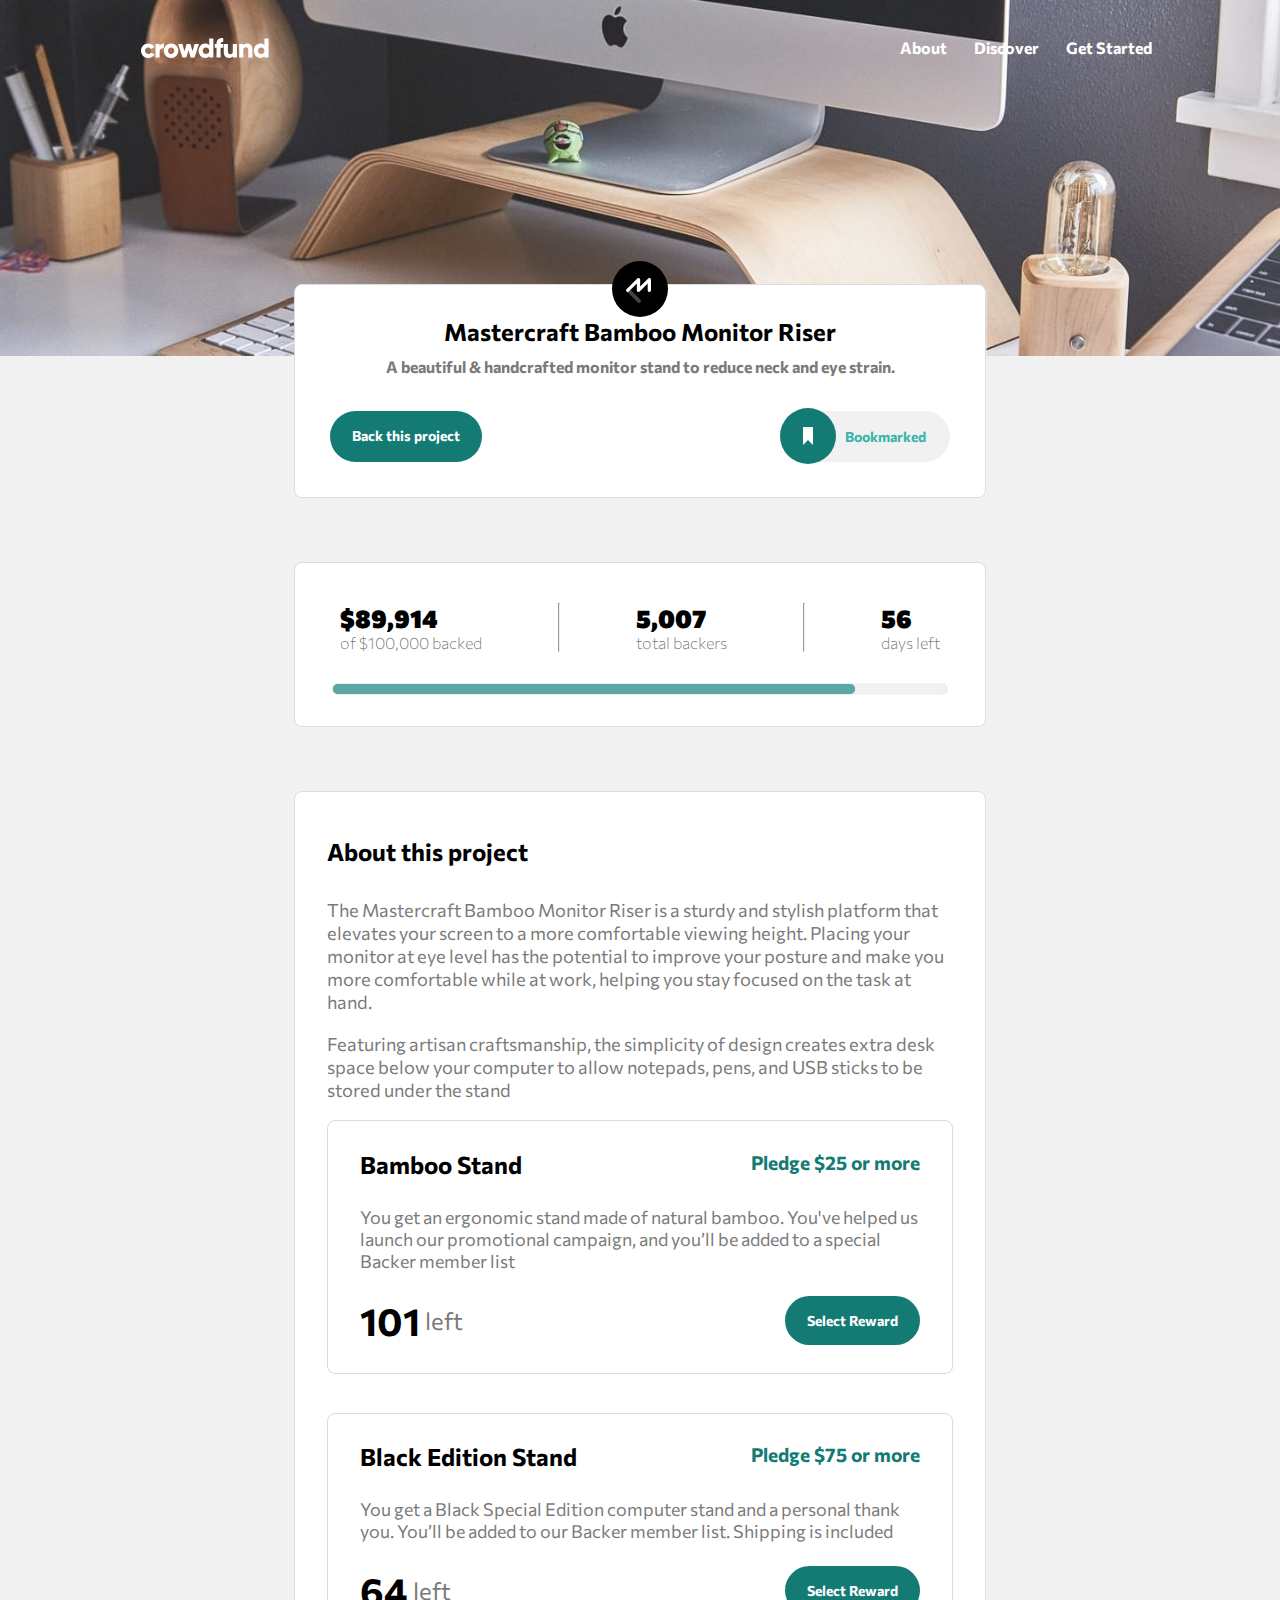
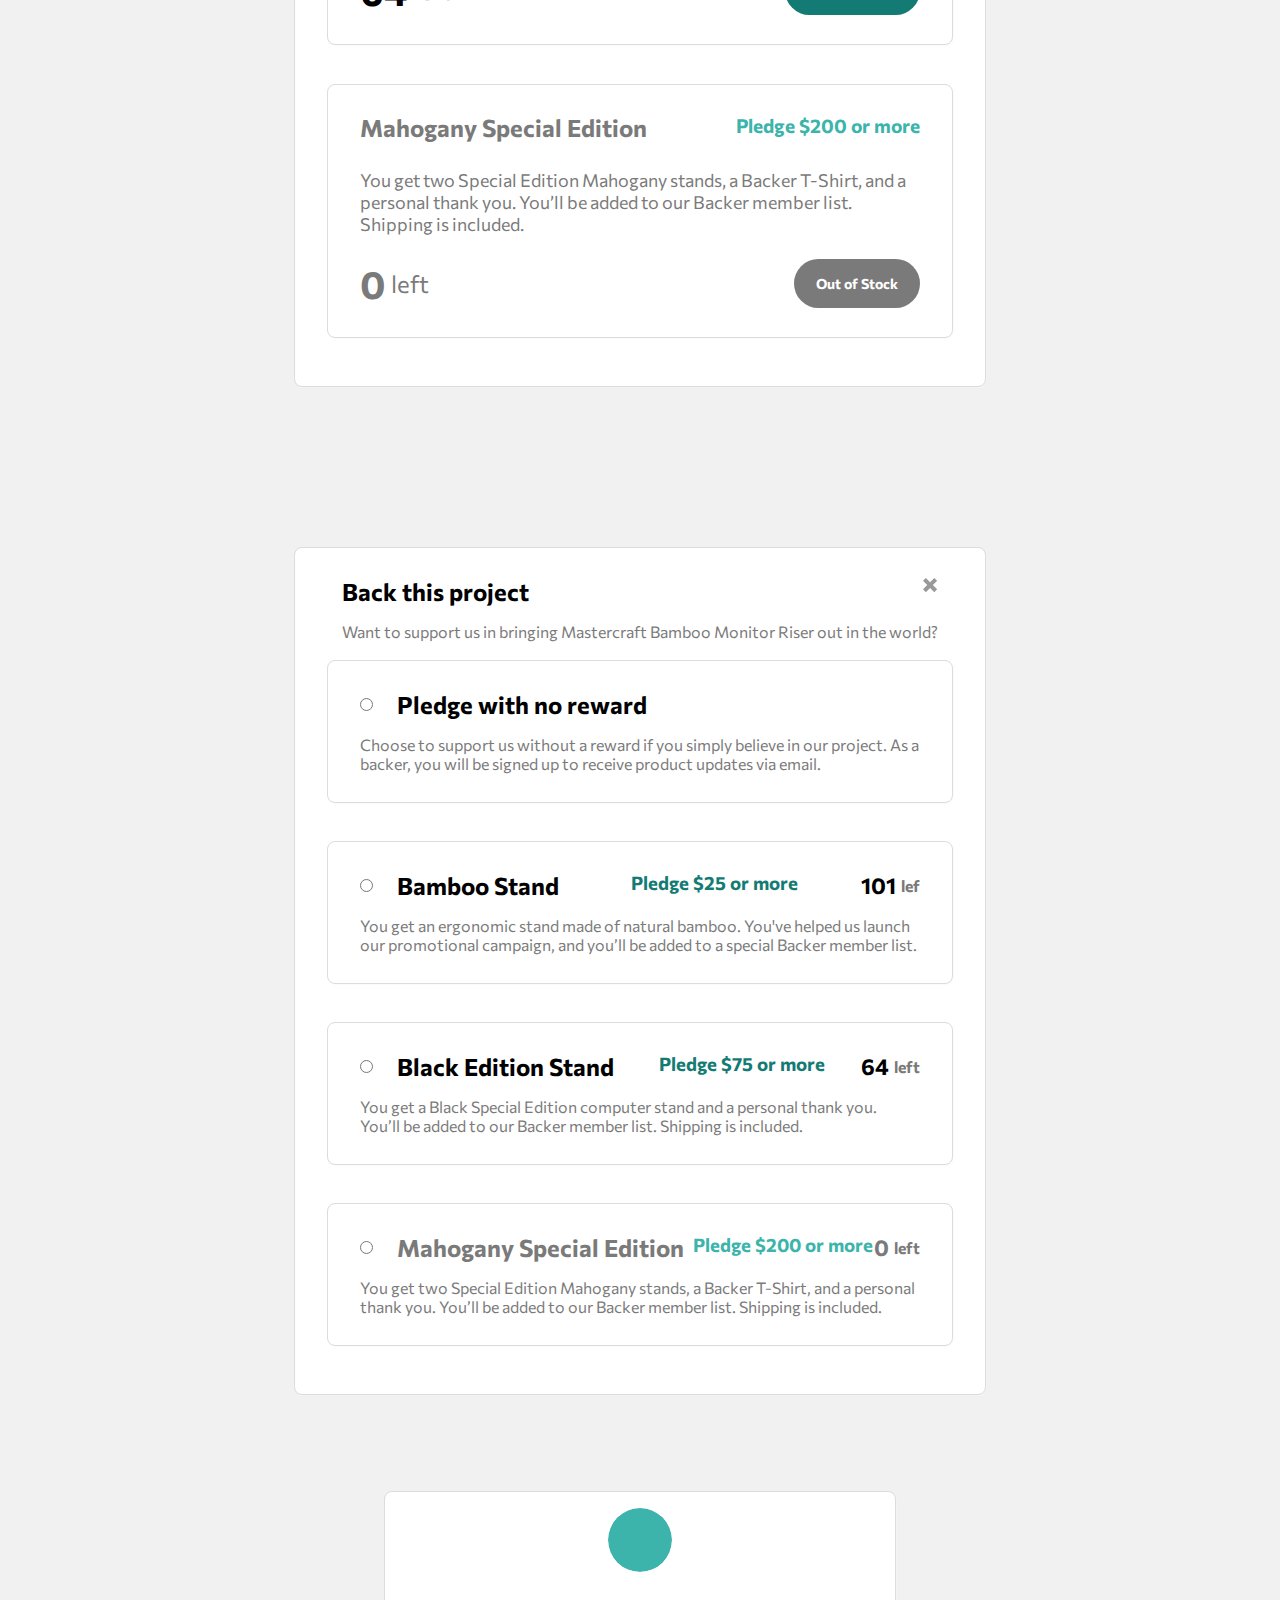
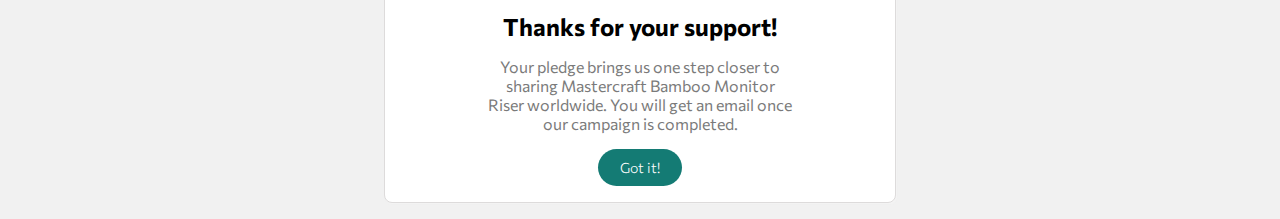
==== commit e9e18c52: "parte 3 html css modal" ====
--- a/index.html
+++ b/index.html
@@ -196,7 +196,7 @@
                         </div>
 
                     </div>
-                    <div class="modal_number">
+                    <div class="modal_number m">
                         <h3>Pledge $25 or more </h3>
                     </div>
                     <div class="modal__rigth">
@@ -208,6 +208,10 @@
                 </div>
                 <div class="modal_text">
                     <p>You get an ergonomic stand made of natural bamboo. You've helped us launch our promotional campaign, and you’ll be added to a special Backer member list.</p>
+                </div>
+                <div class="movile_number">
+                    <h3>101</h3>
+                    <h4> lef</h4>
                 </div>
             </div>
             <div class="cards__abaout responsive_card_modal card__border">
@@ -235,6 +239,10 @@
                 <div class="modal_text">
                     <p>You get a Black Special Edition computer stand and a personal thank you. You’ll be added to our Backer member list. Shipping is included.</p>
                 </div>
+                <div class="movile_number">
+                    <h3>64 </h3>
+                    <h4>left</h4>
+                </div>
             </div>
             <div class="cards__abaout responsive_card_modal card__border">
                 <div class="modal_title modal__list ">
@@ -260,12 +268,16 @@
                 <div class="modal_text">
                     <p>You get two Special Edition Mahogany stands, a Backer T-Shirt, and a personal thank you. You’ll be added to our Backer member list. Shipping is included.</p>
                 </div>
+                <div class="movile_number">
+                    <h3 class="mahogany">0</h3>
+                    <h4>left </h4>
+                </div>
             </div>
         </div>
 
         <div id="modal__acept" class="card__responsive card__border content modal_card">
             <div class="icon__modal">
-                <img src="images/icon-check.svg" alt="">
+                <svg class="checkmark" width="64" height="64" xmlns="http://www.w3.org/2000/svg"><g fill="none" fill-rule="evenodd"><circle class="checkmark__circle" fill="#3CB3AB" cx="32" cy="32" r="32"/><path class="checkmark__check" stroke="#FFF" stroke-width="5" d="M20 31.86L28.093 40 44 24"/></g></svg>
             </div>
             <div class="texto_modal">
                 <h2>Thanks for your support!</h2>
--- a/css/style.css
+++ b/css/style.css
@@ -427,6 +427,55 @@
     padding: 10px 22px 10px 22px;
 }
 
+.movile_number {
+    display: none;
+    visibility: hidden;
+}
+
+
+/*efect*/
+
+.checkmark__circle {
+    animation: stroke 0.6s cubic-bezier(0.65, 0, 0.45, 1) forwards;
+}
+
+.checkmark {
+    border-radius: 50%;
+    display: block;
+    stroke-miterlimit: 10;
+    box-shadow: inset 0px 0px 0px var(--primary-M-cian);
+    animation: fill .5s ease-in-out .5s forwards, scale .4s ease-in-out 1.4s both;
+}
+
+.checkmark__check {
+    transform-origin: 50% 50%;
+    stroke-dasharray: 48;
+    stroke-dashoffset: 48;
+    animation: stroke 0.6s cubic-bezier(0.65, 0, 0.45, 1) 0.8s forwards;
+}
+
+@keyframes stroke {
+    100% {
+        stroke-dashoffset: 0;
+    }
+}
+
+@keyframes scale {
+    0%,
+    100% {
+        transform: none;
+    }
+    50% {
+        transform: scale3d(1.6, 1.4, 1.6);
+    }
+}
+
+@keyframes fill {
+    100% {
+        box-shadow: inset 0px 0px 0px 30px var(--primary-D-cian);
+    }
+}
+
 @media screen and (max-width: 767px) and (min-width: 240px) {
     .navegacion {
         margin-top: 1rem;
@@ -441,7 +490,7 @@
         display: flex;
         background-color: var(--white);
         flex-direction: column;
-        z-index: 9999;
+        z-index: 5555;
         text-align: center;
         padding: 0;
         top: 45px;
@@ -591,4 +640,19 @@
     .modal_text p {
         font-size: 0.9rem;
     }
+    .modals_number {
+        display: none;
+        visibility: hidden;
+    }
+    .movile_number {
+        display: flex;
+        visibility: visible;
+        align-items: center;
+    }
+    .movile_number h3 {
+        margin-right: 0.4rem;
+    }
+    .movile_number h4 {
+        color: var(--neutral-D-gray);
+    }
 }